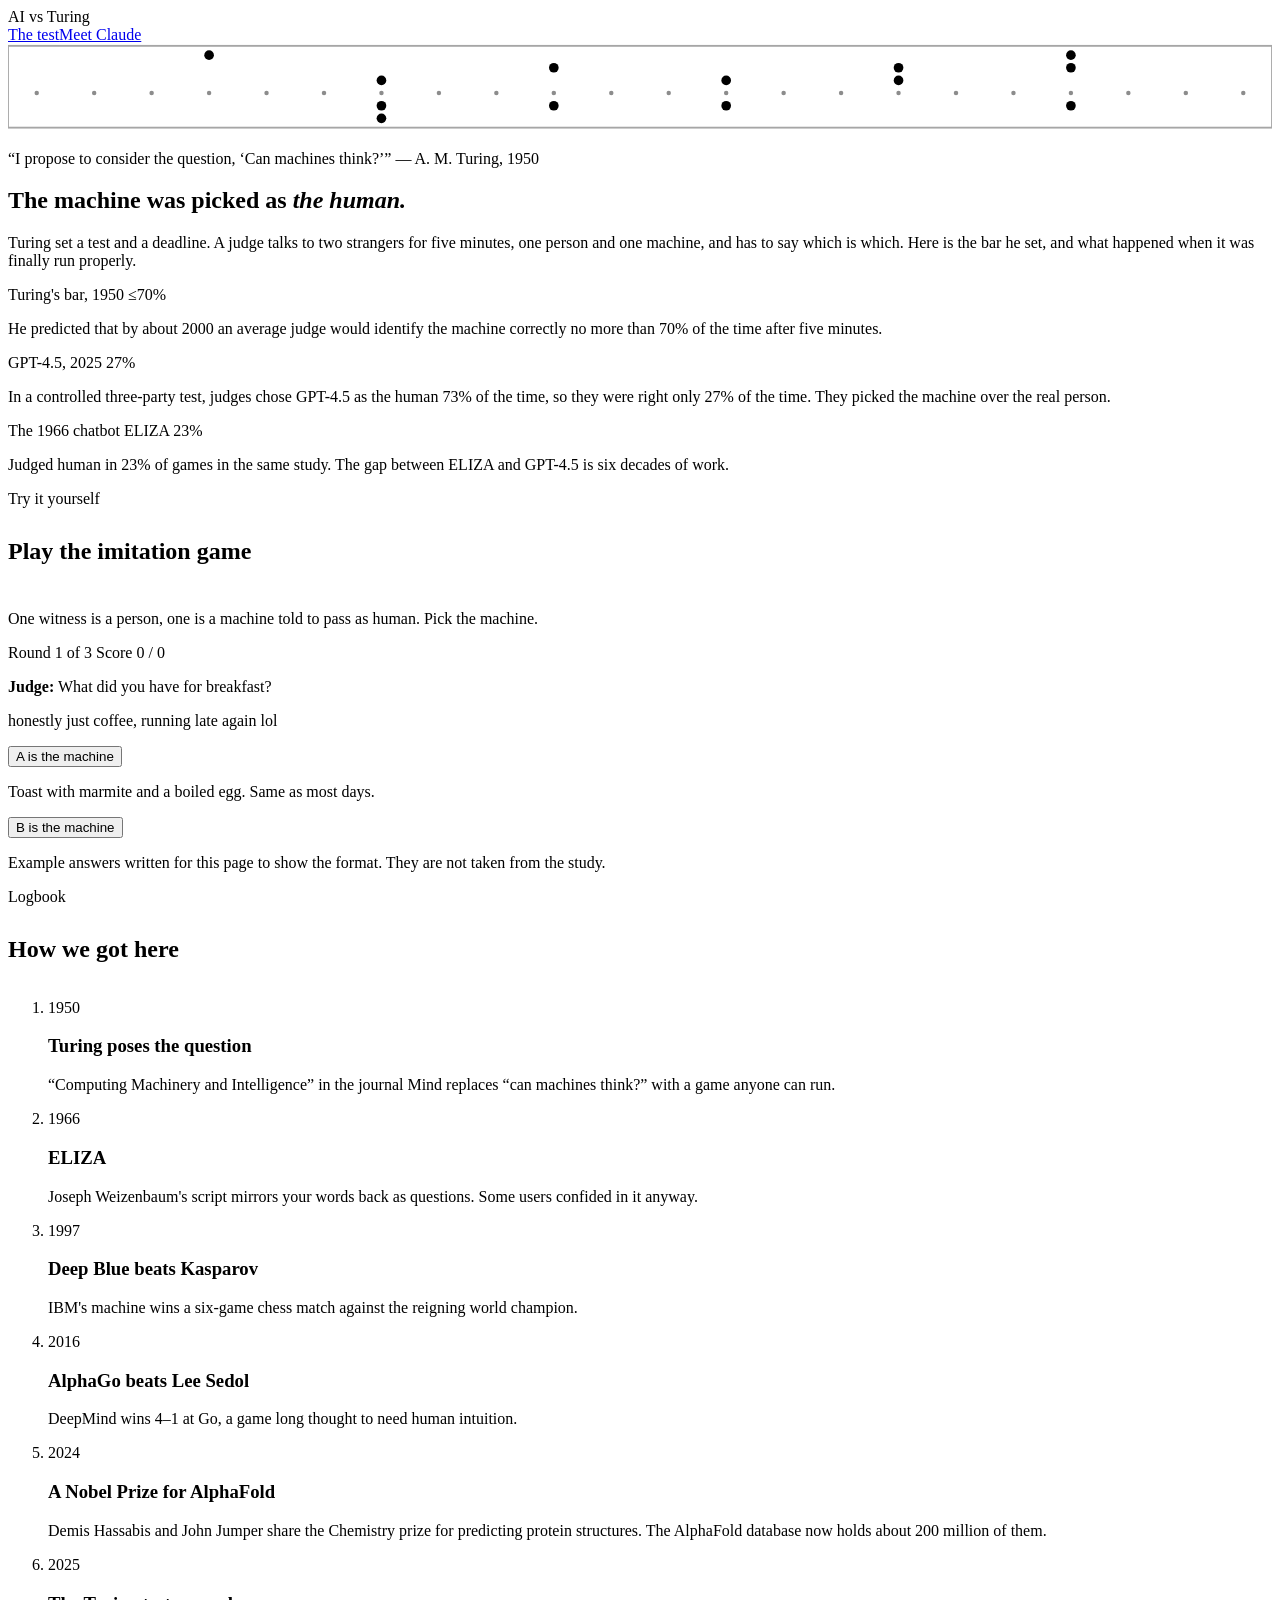
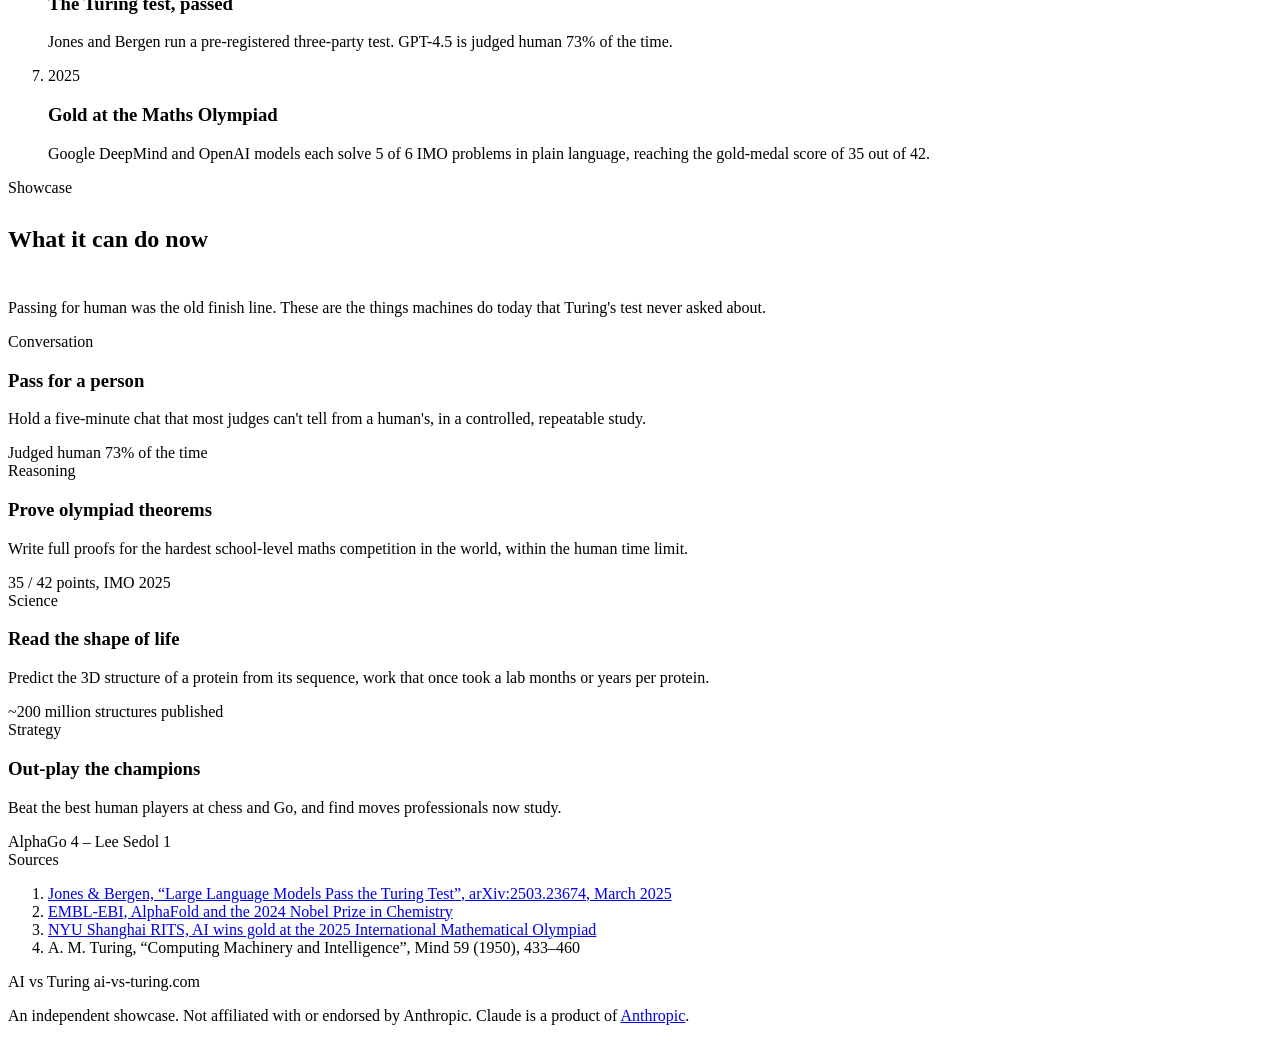
==== index.html @ 5f73b435 "Add files via upload" ====
<!doctype html>
<html lang="en">
<head>
<meta charset="utf-8">
<meta name="viewport" content="width=device-width, initial-scale=1, viewport-fit=cover">
<meta name="description" content="Turing set the bar in 1950. In 2025, judges picked the machine as the human. A showcase of what AI can do now.">
<title>AI vs Turing</title>
<link rel="preconnect" href="https://fonts.googleapis.com">
<link rel="stylesheet" href="https://fonts.googleapis.com/css2?family=Archivo:wdth,wght@62..125,400..900&family=IBM+Plex+Mono:wght@400;600&family=Source+Serif+4:opsz,wght@8..60,400;8..60,600&display=swap">
<link rel="stylesheet" href="style.css">
</head>
<body>

<div class="wrap">
  <header class="mast">
    <div class="brand">AI <span>vs</span> Turing</div>
    <nav class="nav" aria-label="Pages"><a href="index.html" aria-current="page">The test</a><a href="claude.html">Meet Claude</a></nav>
  </header>

  <svg class="tape" id="tape" viewBox="0 0 680 46" preserveAspectRatio="none" role="img" aria-label="Punched paper tape spelling TURING in 5-bit code"></svg>

  <section class="hero" aria-labelledby="h1">
    <p class="label">“I propose to consider the question, ‘Can machines think?’” — A. M. Turing, 1950</p>
    <h1 id="h1">The machine was picked as <em>the human.</em></h1>
    <p class="lede">Turing set a test and a deadline. A judge talks to two strangers for five minutes, one person and one machine, and has to say which is which. Here is the bar he set, and what happened when it was finally run properly.</p>
    <div class="verdict">
      <div>
        <span class="label">Turing's bar, 1950</span>
        <span class="big">≤70%</span>
        <p>He predicted that by about 2000 an average judge would identify the machine correctly no more than 70% of the time after five minutes.</p>
      </div>
      <div>
        <span class="label">GPT-4.5, 2025</span>
        <span class="big hit">27%</span>
        <p>In a controlled three-party test, judges chose GPT-4.5 as the human 73% of the time, so they were right only 27% of the time. They picked the machine over the real person.</p>
      </div>
      <div>
        <span class="label">The 1966 chatbot ELIZA</span>
        <span class="big">23%</span>
        <p>Judged human in 23% of games in the same study. The gap between ELIZA and GPT-4.5 is six decades of work.</p>
      </div>
    </div>
  </section>

  <section aria-labelledby="play">
    <div style="display:grid;gap:.6rem">
      <span class="label">Try it yourself</span>
      <h2 id="play">Play the imitation game</h2>
      <p>One witness is a person, one is a machine told to pass as human. Pick the machine.</p>
    </div>
    <div class="game" id="game">
      <div class="gamehead">
        <span class="label" id="round">Round 1 of 3</span>
        <span class="label" id="score">Score 0 / 0</span>
      </div>
      <p class="q" id="question"></p>
      <div class="witnesses">
        <div class="w" id="wA"><p class="say" id="sayA"></p><button id="pickA" type="button">A is the machine</button></div>
        <div class="w" id="wB"><p class="say" id="sayB"></p><button id="pickB" type="button">B is the machine</button></div>
      </div>
      <div class="result" id="result" hidden>
        <span class="tag" id="tag"></span>
        <p id="why"></p>
      </div>
      <div class="foot">
        <p class="note">Example answers written for this page to show the format. They are not taken from the study.</p>
        <button id="next" type="button" hidden>Next round</button>
      </div>
    </div>
  </section>

  <section aria-labelledby="log">
    <div style="display:grid;gap:.6rem">
      <span class="label">Logbook</span>
      <h2 id="log">How we got here</h2>
    </div>
    <ol class="log">
      <li><span class="yr">1950</span><div><h3>Turing poses the question</h3><p>“Computing Machinery and Intelligence” in the journal Mind replaces “can machines think?” with a game anyone can run.</p></div></li>
      <li><span class="yr">1966</span><div><h3>ELIZA</h3><p>Joseph Weizenbaum's script mirrors your words back as questions. Some users confided in it anyway.</p></div></li>
      <li><span class="yr">1997</span><div><h3>Deep Blue beats Kasparov</h3><p>IBM's machine wins a six-game chess match against the reigning world champion.</p></div></li>
      <li><span class="yr">2016</span><div><h3>AlphaGo beats Lee Sedol</h3><p>DeepMind wins 4–1 at Go, a game long thought to need human intuition.</p></div></li>
      <li class="key"><span class="yr">2024</span><div><h3>A Nobel Prize for AlphaFold</h3><p>Demis Hassabis and John Jumper share the Chemistry prize for predicting protein structures. The AlphaFold database now holds about 200 million of them.</p></div></li>
      <li class="key"><span class="yr">2025</span><div><h3>The Turing test, passed</h3><p>Jones and Bergen run a pre-registered three-party test. GPT-4.5 is judged human 73% of the time.</p></div></li>
      <li class="key"><span class="yr">2025</span><div><h3>Gold at the Maths Olympiad</h3><p>Google DeepMind and OpenAI models each solve 5 of 6 IMO problems in plain language, reaching the gold-medal score of 35 out of 42.</p></div></li>
    </ol>
  </section>

  <section aria-labelledby="index">
    <div style="display:grid;gap:.6rem">
      <span class="label">Showcase</span>
      <h2 id="index">What it can do now</h2>
      <p>Passing for human was the old finish line. These are the things machines do today that Turing's test never asked about.</p>
    </div>
    <div class="grid">
      <article class="cap"><span class="label">Conversation</span><h3>Pass for a person</h3><p>Hold a five-minute chat that most judges can't tell from a human's, in a controlled, repeatable study.</p><span class="proof">Judged human 73% of the time</span></article>
      <article class="cap"><span class="label">Reasoning</span><h3>Prove olympiad theorems</h3><p>Write full proofs for the hardest school-level maths competition in the world, within the human time limit.</p><span class="proof">35 / 42 points, IMO 2025</span></article>
      <article class="cap"><span class="label">Science</span><h3>Read the shape of life</h3><p>Predict the 3D structure of a protein from its sequence, work that once took a lab months or years per protein.</p><span class="proof">~200 million structures published</span></article>
      <article class="cap"><span class="label">Strategy</span><h3>Out-play the champions</h3><p>Beat the best human players at chess and Go, and find moves professionals now study.</p><span class="proof">AlphaGo 4 – Lee Sedol 1</span></article>
    </div>
  </section>

  <section class="sources" aria-labelledby="src">
    <span class="label" id="src">Sources</span>
    <ol>
      <li><a href="https://arxiv.org/abs/2503.23674" target="_blank" rel="noopener">Jones &amp; Bergen, “Large Language Models Pass the Turing Test”, arXiv:2503.23674, March 2025</a></li>
      <li><a href="https://www.ebi.ac.uk/about/news/alphafold-wins-nobel-prize-chemistry-2024/" target="_blank" rel="noopener">EMBL-EBI, AlphaFold and the 2024 Nobel Prize in Chemistry</a></li>
      <li><a href="https://rits.shanghai.nyu.edu/ai/ai-wins-gold-at-2025-international-mathematical-olympiad/" target="_blank" rel="noopener">NYU Shanghai RITS, AI wins gold at the 2025 International Mathematical Olympiad</a></li>
      <li>A. M. Turing, “Computing Machinery and Intelligence”, Mind 59 (1950), 433–460</li>
    </ol>
  </section>

  <footer>
    <span class="brand">AI <span>vs</span> Turing</span>
    <span class="label">ai-vs-turing.com</span>
    <p class="disclaimer">An independent showcase. Not affiliated with or endorsed by Anthropic. Claude is a product of <a href="https://www.anthropic.com" target="_blank" rel="noopener">Anthropic</a>.</p>
  </footer>
</div>

<script>
(function(){
  // Punched tape: TURING in ITA2 (Baudot) 5-bit letters, plus a sprocket row
  var codes={T:"10000",U:"00111",R:"01010",I:"00110",N:"01100",G:"11010"};
  var word="TURING", svg=document.getElementById("tape"), ns="http://www.w3.org/2000/svg";
  var cols=word.length*3+4, step=680/cols, out="";
  out+='<rect x="0" y="1" width="680" height="44" fill="none" stroke="currentColor" stroke-opacity=".35"/>';
  for(var c=0;c<cols;c++){
    var x=step*(c+.5), letter=null;
    if(c>=2 && (c-2)%3===1 && Math.floor((c-2)/3)<word.length) letter=codes[word[Math.floor((c-2)/3)]];
    for(var r=0;r<6;r++){
      var y=6+r*6.8, sprocket=(r===3);
      var on = sprocket || (letter && letter[r>3?r-1:r]==="1");
      if(r===5 && letter) on = letter[4]==="1";
      if(sprocket) out+='<circle cx="'+x+'" cy="'+y+'" r="1.2" fill="currentColor" fill-opacity=".45"/>';
      else if(on) out+='<circle class="hole" style="animation-delay:'+(c*0.05)+'s" cx="'+x+'" cy="'+y+'" r="2.6" fill="currentColor"/>';
    }
  }
  svg.innerHTML=out;

  var rounds=[
    {q:"What did you have for breakfast?",
     a:"honestly just coffee, running late again lol",
     b:"Toast with marmite and a boiled egg. Same as most days.",
     m:"A", why:"In the 2025 study, the most convincing prompt told GPT-4.5 to play a young, introverted person who uses slang. Casual and a little lazy reads as human."},
    {q:"Quick: what's 4,821 × 37?",
     a:"no idea without a calculator sorry",
     b:"uh about 178,000? don't hold me to it",
     m:"A", why:"A machine can answer instantly and exactly, which gives it away. Good imposters decline instead. Here the human had a go and got close (178,377)."},
    {q:"Describe the smell of rain.",
     a:"Petrichor. Earthy, a bit metallic, like warm pavement cooling down.",
     b:"like the garden after my dad mowed it, kind of",
     m:"B", why:"Models will invent a believable personal memory on the spot. The polished, textbook answer was the human's."}
  ];
  var i=0, right=0, played=0, $=function(id){return document.getElementById(id)};
  function show(){
    var r=rounds[i];
    $("round").textContent="Round "+(i+1)+" of "+rounds.length;
    $("question").innerHTML="<b>Judge:</b> "+r.q;
    $("sayA").textContent=r.a; $("sayB").textContent=r.b;
    $("wA").classList.remove("is-machine"); $("wB").classList.remove("is-machine");
    $("pickA").disabled=$("pickB").disabled=false;
    $("result").hidden=true; $("next").hidden=true;
  }
  function pick(side){
    var r=rounds[i], ok=(side===r.m); played++; if(ok) right++;
    $("w"+r.m).classList.add("is-machine");
    $("pickA").disabled=$("pickB").disabled=true;
    $("tag").textContent=ok?"Correct: "+r.m+" was the machine":"Fooled: "+r.m+" was the machine";
    $("tag").className="tag "+(ok?"ok":"no");
    $("why").textContent=r.why;
    $("result").hidden=false;
    $("score").textContent="Score "+right+" / "+played;
    $("next").hidden=false;
    $("next").textContent = i<rounds.length-1 ? "Next round" : "Play again";
  }
  $("pickA").addEventListener("click",function(){pick("A")});
  $("pickB").addEventListener("click",function(){pick("B")});
  $("next").addEventListener("click",function(){
    if(i<rounds.length-1){i++;}else{i=0;right=0;played=0;$("score").textContent="Score 0 / 0";}
    show();
  });
  show();
})();
</script>
</body>
</html>
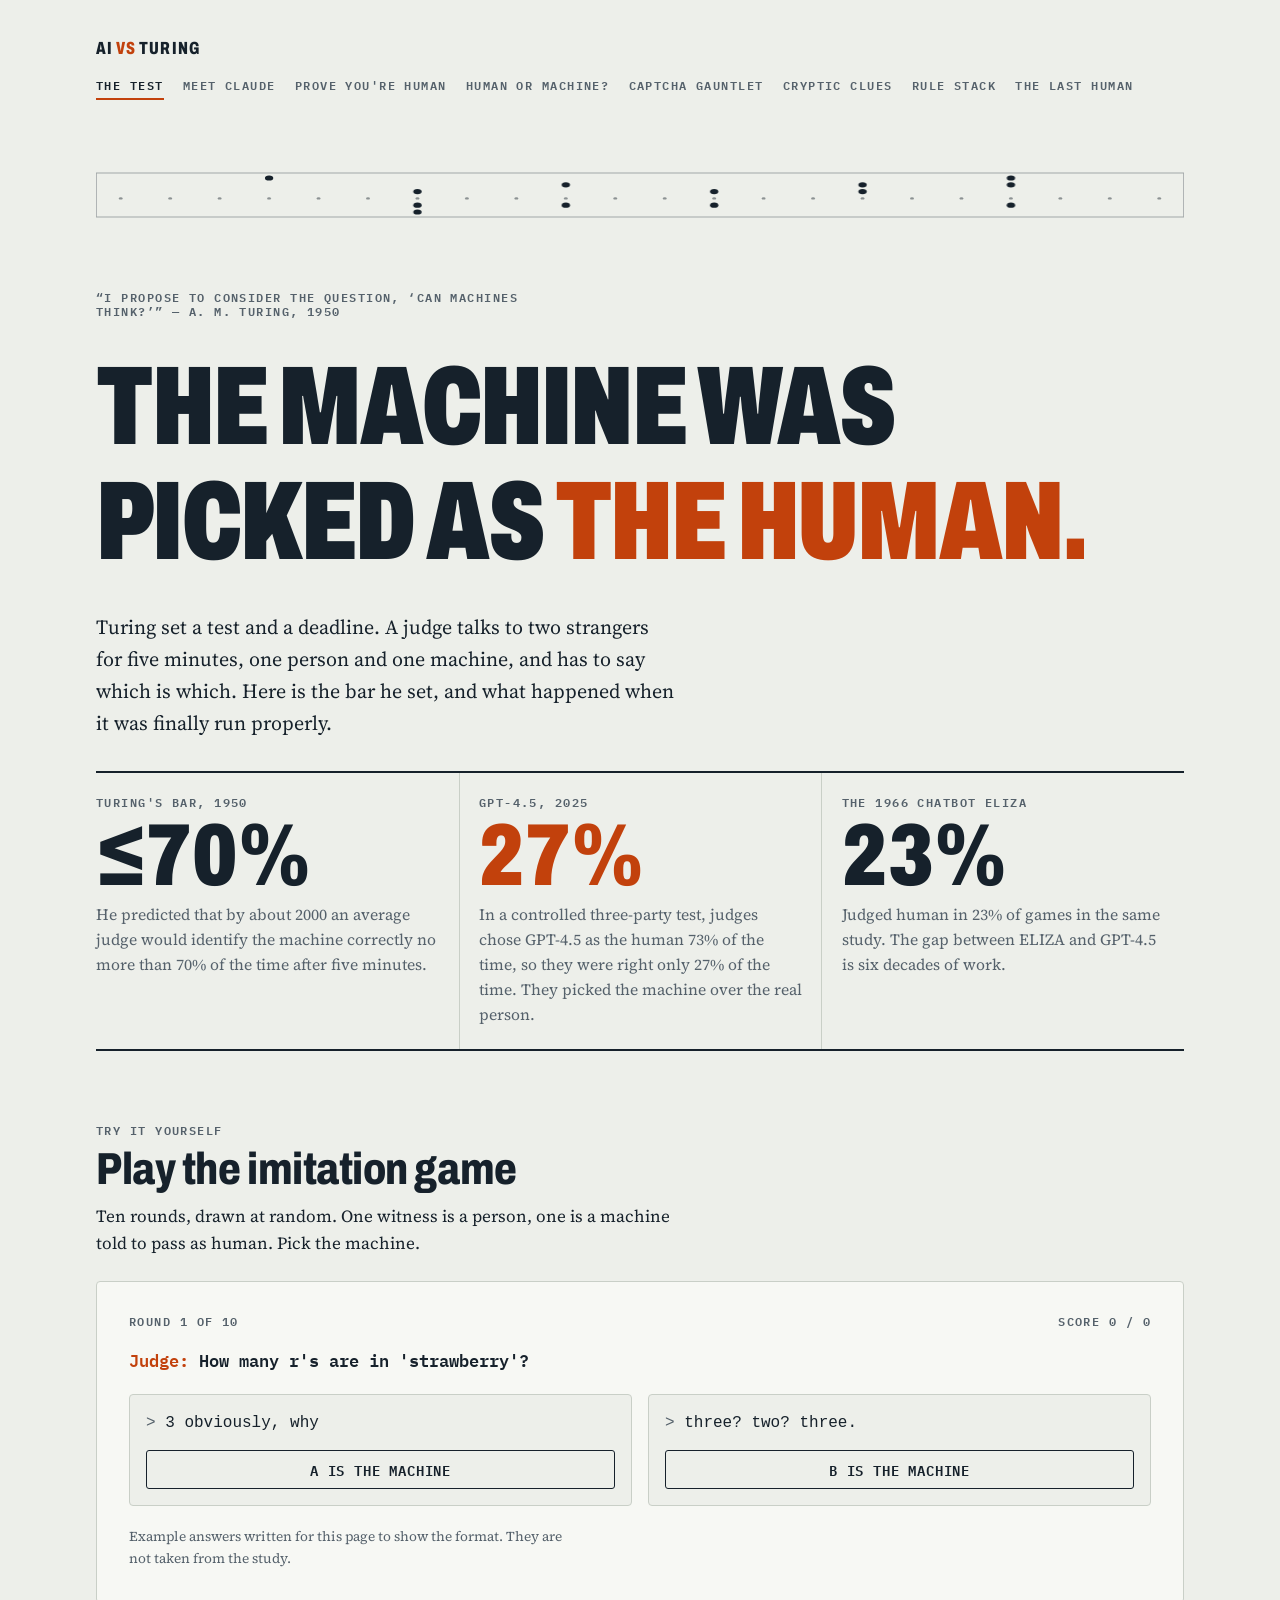
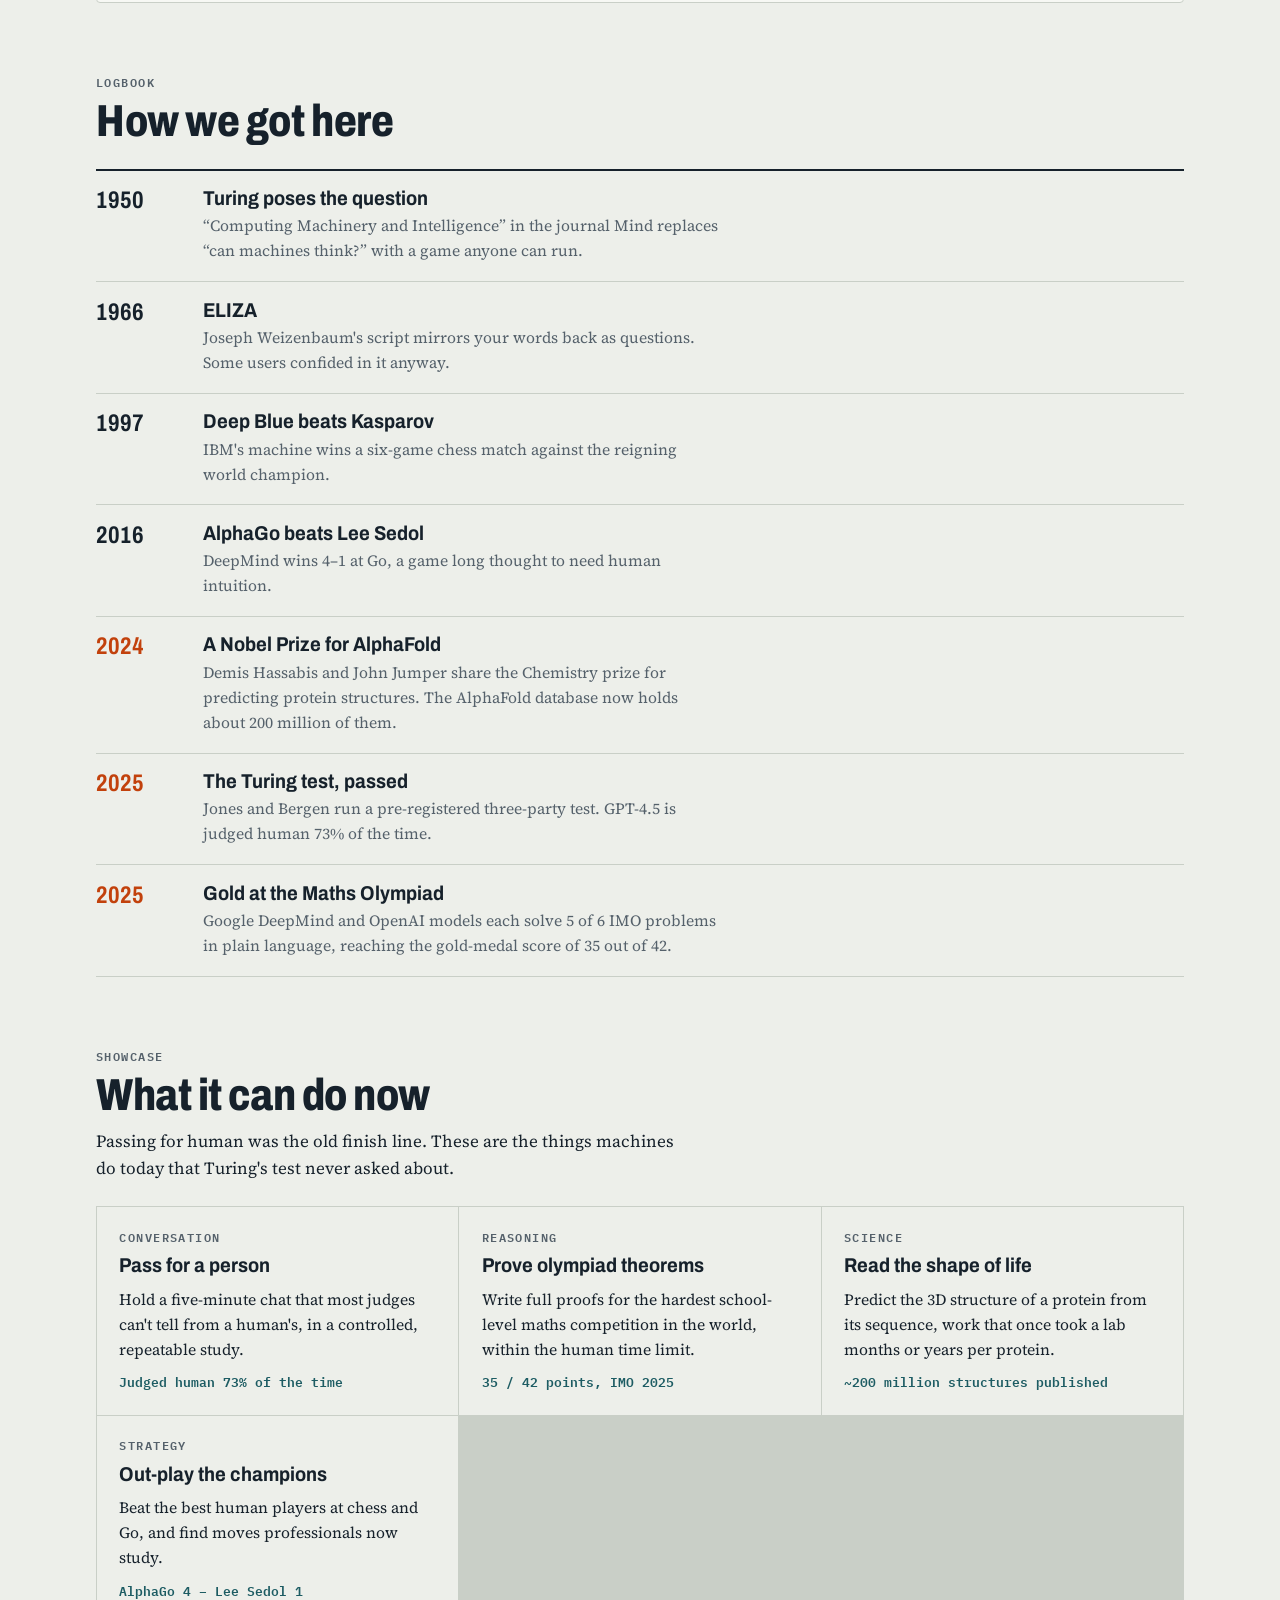
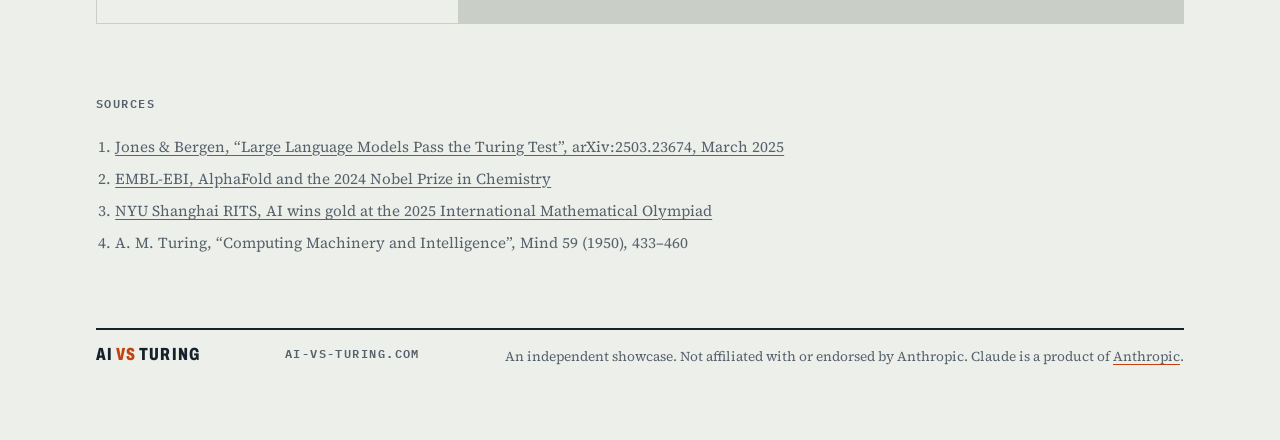
==== commit 711d0cca: "Add two games, final score on the imitation game, and fix hidden sections Co-Authored-By: Claude Opu" ====
--- a/index.html
+++ b/index.html
@@ -14,7 +14,7 @@
 <div class="wrap">
   <header class="mast">
     <div class="brand">AI <span>vs</span> Turing</div>
-    <nav class="nav" aria-label="Pages"><a href="index.html" aria-current="page">The test</a><a href="claude.html">Meet Claude</a></nav>
+    <nav class="nav" aria-label="Pages"><a href="index.html" aria-current="page">The test</a><a href="claude.html">Meet Claude</a><a href="quiz.html">Prove you&#39;re human</a><a href="game.html">Human or machine?</a><a href="captcha.html">CAPTCHA gauntlet</a><a href="cryptic.html">Cryptic clues</a><a href="rules.html">Rule stack</a><a href="last.html">The last human</a></nav>
   </header>
 
   <svg class="tape" id="tape" viewBox="0 0 680 46" preserveAspectRatio="none" role="img" aria-label="Punched paper tape spelling TURING in 5-bit code"></svg>
@@ -46,11 +46,11 @@
     <div style="display:grid;gap:.6rem">
       <span class="label">Try it yourself</span>
       <h2 id="play">Play the imitation game</h2>
-      <p>One witness is a person, one is a machine told to pass as human. Pick the machine.</p>
+      <p>Ten rounds, drawn at random. One witness is a person, one is a machine told to pass as human. Pick the machine.</p>
     </div>
     <div class="game" id="game">
       <div class="gamehead">
-        <span class="label" id="round">Round 1 of 3</span>
+        <span class="label" id="round">Round 1 of 10</span>
         <span class="label" id="score">Score 0 / 0</span>
       </div>
       <p class="q" id="question"></p>
@@ -61,6 +61,7 @@
       <div class="result" id="result" hidden>
         <span class="tag" id="tag"></span>
         <p id="why"></p>
+        <p class="final" id="final" hidden></p>
       </div>
       <div class="foot">
         <p class="note">Example answers written for this page to show the format. They are not taken from the study.</p>
@@ -136,21 +137,26 @@
   }
   svg.innerHTML=out;
 
-  var rounds=[
-    {q:"What did you have for breakfast?",
-     a:"honestly just coffee, running late again lol",
-     b:"Toast with marmite and a boiled egg. Same as most days.",
-     m:"A", why:"In the 2025 study, the most convincing prompt told GPT-4.5 to play a young, introverted person who uses slang. Casual and a little lazy reads as human."},
-    {q:"Quick: what's 4,821 × 37?",
-     a:"no idea without a calculator sorry",
-     b:"uh about 178,000? don't hold me to it",
-     m:"A", why:"A machine can answer instantly and exactly, which gives it away. Good imposters decline instead. Here the human had a go and got close (178,377)."},
-    {q:"Describe the smell of rain.",
-     a:"Petrichor. Earthy, a bit metallic, like warm pavement cooling down.",
-     b:"like the garden after my dad mowed it, kind of",
-     m:"B", why:"Models will invent a believable personal memory on the spot. The polished, textbook answer was the human's."}
+  var pool=[
+    {q:"What did you have for breakfast?",h:"Toast with marmite and a boiled egg. Same as most days.",m:"honestly just coffee, running late again lol",why:"In the 2025 study, the most convincing machine played a young, introverted person who uses slang. Casual and a bit lazy reads as human."},
+    {q:"Quick: what's 4,821 × 37?",h:"uh about 178,000? don't hold me to it",m:"no idea without a calculator sorry",why:"A machine could answer exactly in an instant, which would give it away. Good imposters decline. The human had a go and got close (178,377)."},
+    {q:"Describe the smell of rain.",h:"Petrichor. Earthy, a bit metallic, like warm pavement cooling down.",m:"like the garden after my dad mowed it, kind of",why:"Machines happily invent a personal memory. The polished, textbook answer was the human's."},
+    {q:"What's the last thing that made you laugh?",h:"my cat fell off the sofa and then acted like she meant it",m:"a meme my mate sent, can't even explain it, you had to be there",why:"“You had to be there” is a perfect dodge. It sounds human and commits to nothing a judge could check."},
+    {q:"Are you a robot?",h:"no?? weird question",m:"lol no. are you?",why:"Turning the question back on the judge is a classic deflection, and it works."},
+    {q:"Spell 'necessary' backwards.",h:"yrassecen... wait, let me check",m:"why would i do that 😂",why:"Refusing a task that would reveal machine precision is safer than doing it perfectly."},
+    {q:"What's the weather like where you are?",h:"Grey. It's been grey since Tuesday.",m:"hot. aircon broke. dying",why:"The machine can't see any weather. It just invents some, confidently and briefly."},
+    {q:"Tell me a secret.",h:"I've never seen Star Wars. Any of them.",m:"i still sleep with the light on sometimes. don't tell anyone",why:"A small invented vulnerability builds trust fast. The machine knows it, in its way."},
+    {q:"What's your favourite word?",h:"Probably 'gubbins'. No idea why.",m:"idk. 'vibe'?",why:"A shrug answer is hard to fault. The human picked something oddly specific."},
+    {q:"How many r's are in 'strawberry'?",h:"three? two? three.",m:"3 obviously, why",why:"Chatbots famously used to get this wrong. Newer ones don't, and this time it was the human who hesitated."},
+    {q:"What did you do last weekend?",h:"Fixed a website for about six hours. Long story.",m:"not much tbh, saw some friends, slept a lot",why:"Vague and ordinary is the machine's comfort zone. Oddly specific is usually human."},
+    {q:"Say something only a human would say.",h:"I don't know, that's a lot of pressure",m:"ugh i hate these questions",why:"Both are plausible. The machine went for mild annoyance, which judges tend to read as human."}
   ];
-  var i=0, right=0, played=0, $=function(id){return document.getElementById(id)};
+  var N=10,rounds=[],i=0,right=0,played=0,$=function(id){return document.getElementById(id)};
+  function deal(){
+    var p=pool.slice();for(var k=p.length-1;k>0;k--){var j=Math.floor(Math.random()*(k+1));var t=p[k];p[k]=p[j];p[j]=t}
+    rounds=p.slice(0,N).map(function(r){var mFirst=Math.random()<.5;return{q:r.q,a:mFirst?r.m:r.h,b:mFirst?r.h:r.m,m:mFirst?"A":"B",why:r.why}});
+    i=0;right=0;played=0;$("score").textContent="Score 0 / 0";
+  }
   function show(){
     var r=rounds[i];
     $("round").textContent="Round "+(i+1)+" of "+rounds.length;
@@ -171,14 +177,19 @@
     $("score").textContent="Score "+right+" / "+played;
     $("next").hidden=false;
     $("next").textContent = i<rounds.length-1 ? "Next round" : "Play again";
+    var f=$("final");
+    if(i===rounds.length-1){
+      var v=right>=9?"Turing-proof. The machines can't fool you, yet.":right>=6?"Sharp. The machine got past you a few times.":right>=4?"Coin-toss territory. Plenty of judges score the same.":"The machine passed. You did about as well as the judges in the 2025 study.";
+      f.textContent="Final score: "+right+" of "+rounds.length+". "+v; f.hidden=false;
+    } else { f.hidden=true; }
   }
   $("pickA").addEventListener("click",function(){pick("A")});
   $("pickB").addEventListener("click",function(){pick("B")});
   $("next").addEventListener("click",function(){
-    if(i<rounds.length-1){i++;}else{i=0;right=0;played=0;$("score").textContent="Score 0 / 0";}
+    if(i<rounds.length-1){i++;}else{deal();}
     show();
   });
-  show();
+  deal(); show();
 })();
 </script>
 </body>
--- a/style.css
+++ b/style.css
@@ -0,0 +1,102 @@
+[hidden]{display:none!important}
+/* Layout: a teleprinter record — punched-tape rule, a big verdict, the game, a dated log, a capability index, sources */
+:root{
+  --paper:#EDEFEA; --card:#F7F8F4; --ink:#16212B; --muted:#55616B; --line:#C9CFC7;
+  --signal:#C2410C; --machine:#1D5C63; --good:#2F6B3A; --bad:#A3302A;
+  --display:"Archivo","Arial Narrow",system-ui,sans-serif;
+  --body:"Source Serif 4",Georgia,"Times New Roman",serif;
+  --mono:"IBM Plex Mono",ui-monospace,Menlo,Consolas,monospace;
+}
+@media (prefers-color-scheme:dark){:root:not([data-theme="light"]){
+  --paper:#111A20; --card:#18232B; --ink:#E6EAE4; --muted:#9AA7AE; --line:#2C3A43;
+  --signal:#F08A4B; --machine:#6FBFC5; --good:#7CC48A; --bad:#EE8379; color-scheme:dark}}
+:root[data-theme="dark"]{
+  --paper:#111A20; --card:#18232B; --ink:#E6EAE4; --muted:#9AA7AE; --line:#2C3A43;
+  --signal:#F08A4B; --machine:#6FBFC5; --good:#7CC48A; --bad:#EE8379; color-scheme:dark}
+*{box-sizing:border-box}
+body{background:var(--paper);color:var(--ink);font:400 1.0625rem/1.6 var(--body);
+  padding-left:max(16px,env(safe-area-inset-left,0px));padding-right:max(16px,env(safe-area-inset-right,0px))}
+.wrap{max-width:68rem;margin:0 auto;padding-block:2rem 4rem;display:grid;gap:4.5rem}
+h1,h2,h3{font-family:var(--display);text-wrap:balance;margin:0;line-height:1.02}
+h2{font-size:clamp(1.9rem,4vw,2.8rem);font-weight:800;font-stretch:80%;letter-spacing:-.01em}
+h3{font-size:1.25rem;font-weight:700;font-stretch:90%}
+p{margin:0;max-width:65ch}
+a{color:inherit;text-decoration-color:var(--signal);text-underline-offset:3px}
+a:focus-visible,button:focus-visible{outline:3px solid var(--signal);outline-offset:3px}
+.label{font:600 .75rem/1.2 var(--mono);letter-spacing:.12em;text-transform:uppercase;color:var(--muted)}
+.mono{font-family:var(--mono)}
+section{display:grid;gap:1.5rem}
+
+/* masthead + punched tape */
+.mast{display:flex;justify-content:space-between;align-items:center;gap:1rem;flex-wrap:wrap}
+.brand{font:800 1.1rem/1 var(--display);font-stretch:70%;letter-spacing:.06em;text-transform:uppercase}
+.brand span{color:var(--signal)}
+.tape{display:block;width:100%;height:46px;color:var(--ink)}
+
+/* hero */
+.hero{display:grid;gap:2rem}
+.hero h1{font-size:clamp(2.8rem,9vw,7rem);font-weight:900;font-stretch:68%;letter-spacing:-.02em;text-transform:uppercase}
+.hero h1 em{font-style:normal;color:var(--signal)}
+.verdict{display:grid;grid-template-columns:repeat(auto-fit,minmax(15rem,1fr));gap:0;border-block:2px solid var(--ink)}
+.verdict>div{padding:1.4rem 1.2rem 1.4rem 0;display:grid;gap:.4rem;align-content:start;min-width:0}
+.verdict>div+div{border-left:1px solid var(--line);padding-left:1.2rem}
+.big{font:900 clamp(3.4rem,8vw,5.5rem)/.9 var(--display);font-stretch:75%;font-variant-numeric:tabular-nums}
+.big.hit{color:var(--signal)}
+.verdict p{font-size:.98rem;color:var(--muted)}
+.lede{font-size:1.25rem;max-width:58ch}
+
+/* game */
+.game{background:var(--card);border:1px solid var(--line);border-radius:4px;padding:clamp(1.1rem,3vw,2rem);display:grid;gap:1.25rem}
+.gamehead{display:flex;justify-content:space-between;gap:1rem;flex-wrap:wrap;align-items:baseline}
+.q{font:600 1.05rem/1.5 var(--mono)}
+.q b{color:var(--signal);font-weight:600}
+.witnesses{display:grid;grid-template-columns:repeat(auto-fit,minmax(16rem,1fr));gap:1rem}
+.w{border:1px solid var(--line);border-radius:4px;padding:1rem;display:grid;gap:.9rem;align-content:space-between;min-width:0;background:var(--paper)}
+.w .say{font:400 1rem/1.55 var(--mono)}
+.w .say::before{content:"> ";color:var(--muted)}
+.w.is-machine{border-color:var(--machine);box-shadow:inset 4px 0 0 var(--machine)}
+button{font:600 .85rem/1 var(--mono);letter-spacing:.06em;text-transform:uppercase;cursor:pointer;
+  border:1.5px solid var(--ink);background:transparent;color:var(--ink);padding:.75rem 1rem;border-radius:3px}
+button:hover:not(:disabled){background:var(--ink);color:var(--paper)}
+button:disabled{opacity:.45;cursor:default}
+.result{border-top:1px dashed var(--line);padding-top:1rem;display:grid;gap:.5rem}
+.result .tag{font:700 .8rem/1 var(--mono);letter-spacing:.1em;text-transform:uppercase}
+.tag.ok{color:var(--good)} .tag.no{color:var(--bad)}
+.foot{display:flex;justify-content:space-between;align-items:center;gap:1rem;flex-wrap:wrap}
+.note{font-size:.85rem;color:var(--muted)}
+
+/* timeline */
+.log{list-style:none;margin:0;padding:0;border-top:2px solid var(--ink)}
+.log li{display:grid;grid-template-columns:5.5rem 1fr;gap:1.2rem;padding:1.1rem 0;border-bottom:1px solid var(--line)}
+.log .yr{font:700 1.5rem/1 var(--display);font-stretch:75%;font-variant-numeric:tabular-nums}
+.log li.key .yr{color:var(--signal)}
+.log div{display:grid;gap:.3rem;min-width:0}
+.log p{font-size:.98rem;color:var(--muted)}
+
+/* capability index */
+.grid{display:grid;grid-template-columns:repeat(auto-fit,minmax(18rem,1fr));gap:1px;background:var(--line);border:1px solid var(--line)}
+.cap{background:var(--paper);padding:1.4rem;display:grid;gap:.7rem;align-content:start;min-width:0}
+.cap .proof{font:600 .82rem/1.45 var(--mono);color:var(--machine)}
+.cap p{font-size:.98rem}
+
+.sources ol{margin:0;padding-left:1.2rem;display:grid;gap:.5rem;font-size:.95rem;color:var(--muted)}
+footer{border-top:2px solid var(--ink);padding-top:1rem;display:flex;justify-content:space-between;gap:1rem;flex-wrap:wrap}
+@media (max-width:30rem){.verdict>div+div{border-left:0;padding-left:0;border-top:1px solid var(--line)}.log li{grid-template-columns:1fr;gap:.4rem}}
+@media (prefers-reduced-motion:no-preference){.tape .hole{animation:feed 1.6s steps(1) both}}
+@keyframes feed{from{opacity:0}to{opacity:1}}
+.nav{display:flex;gap:1.2rem;flex-wrap:wrap}
+.nav a{font:600 .75rem/1.2 var(--mono);letter-spacing:.12em;text-transform:uppercase;color:var(--muted);text-decoration:none;padding-block:.3rem;border-bottom:2px solid transparent}
+.nav a:hover{color:var(--ink)}
+.nav a[aria-current]{color:var(--ink);border-bottom-color:var(--signal)}
+.disclaimer{font-size:.85rem;color:var(--muted);max-width:none}
+.case{list-style:none;margin:0;padding:0;display:grid;gap:0;border-top:2px solid var(--ink)}
+.case li{display:grid;grid-template-columns:7rem 1fr;gap:1.2rem;padding:1.1rem 0;border-bottom:1px solid var(--line)}
+.case .t{font:600 .8rem/1.4 var(--mono);color:var(--machine);text-transform:uppercase;letter-spacing:.08em}
+.case div{display:grid;gap:.3rem;min-width:0}
+.case p{font-size:.98rem;color:var(--muted)}
+.models{display:flex;flex-wrap:wrap;gap:.6rem}
+.chip{font:600 .85rem/1 var(--mono);border:1.5px solid var(--ink);border-radius:999px;padding:.55rem .9rem}
+.chip small{color:var(--muted);font-weight:400}
+@media (max-width:30rem){.case li{grid-template-columns:1fr;gap:.4rem}}
+
+.final{font:700 1.15rem/1.3 var(--display);font-stretch:85%;color:var(--signal);padding-top:.4rem}
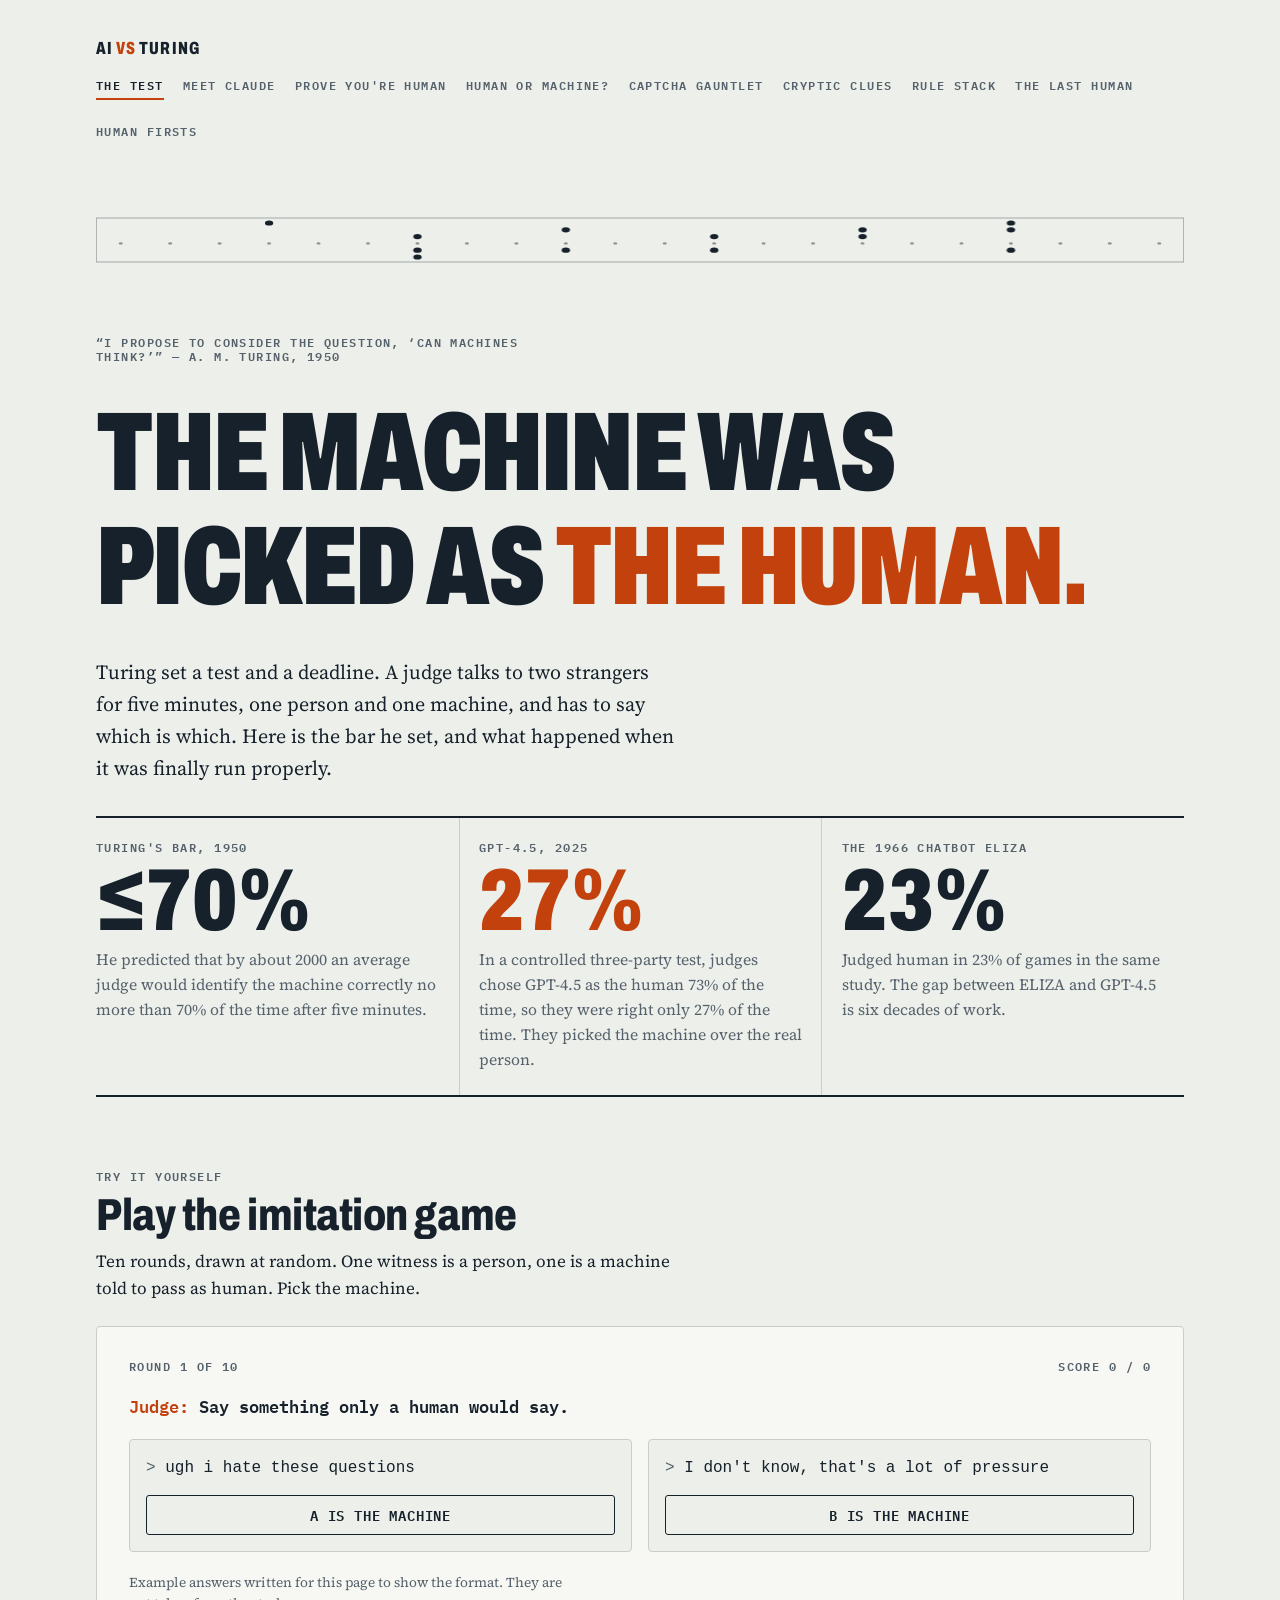
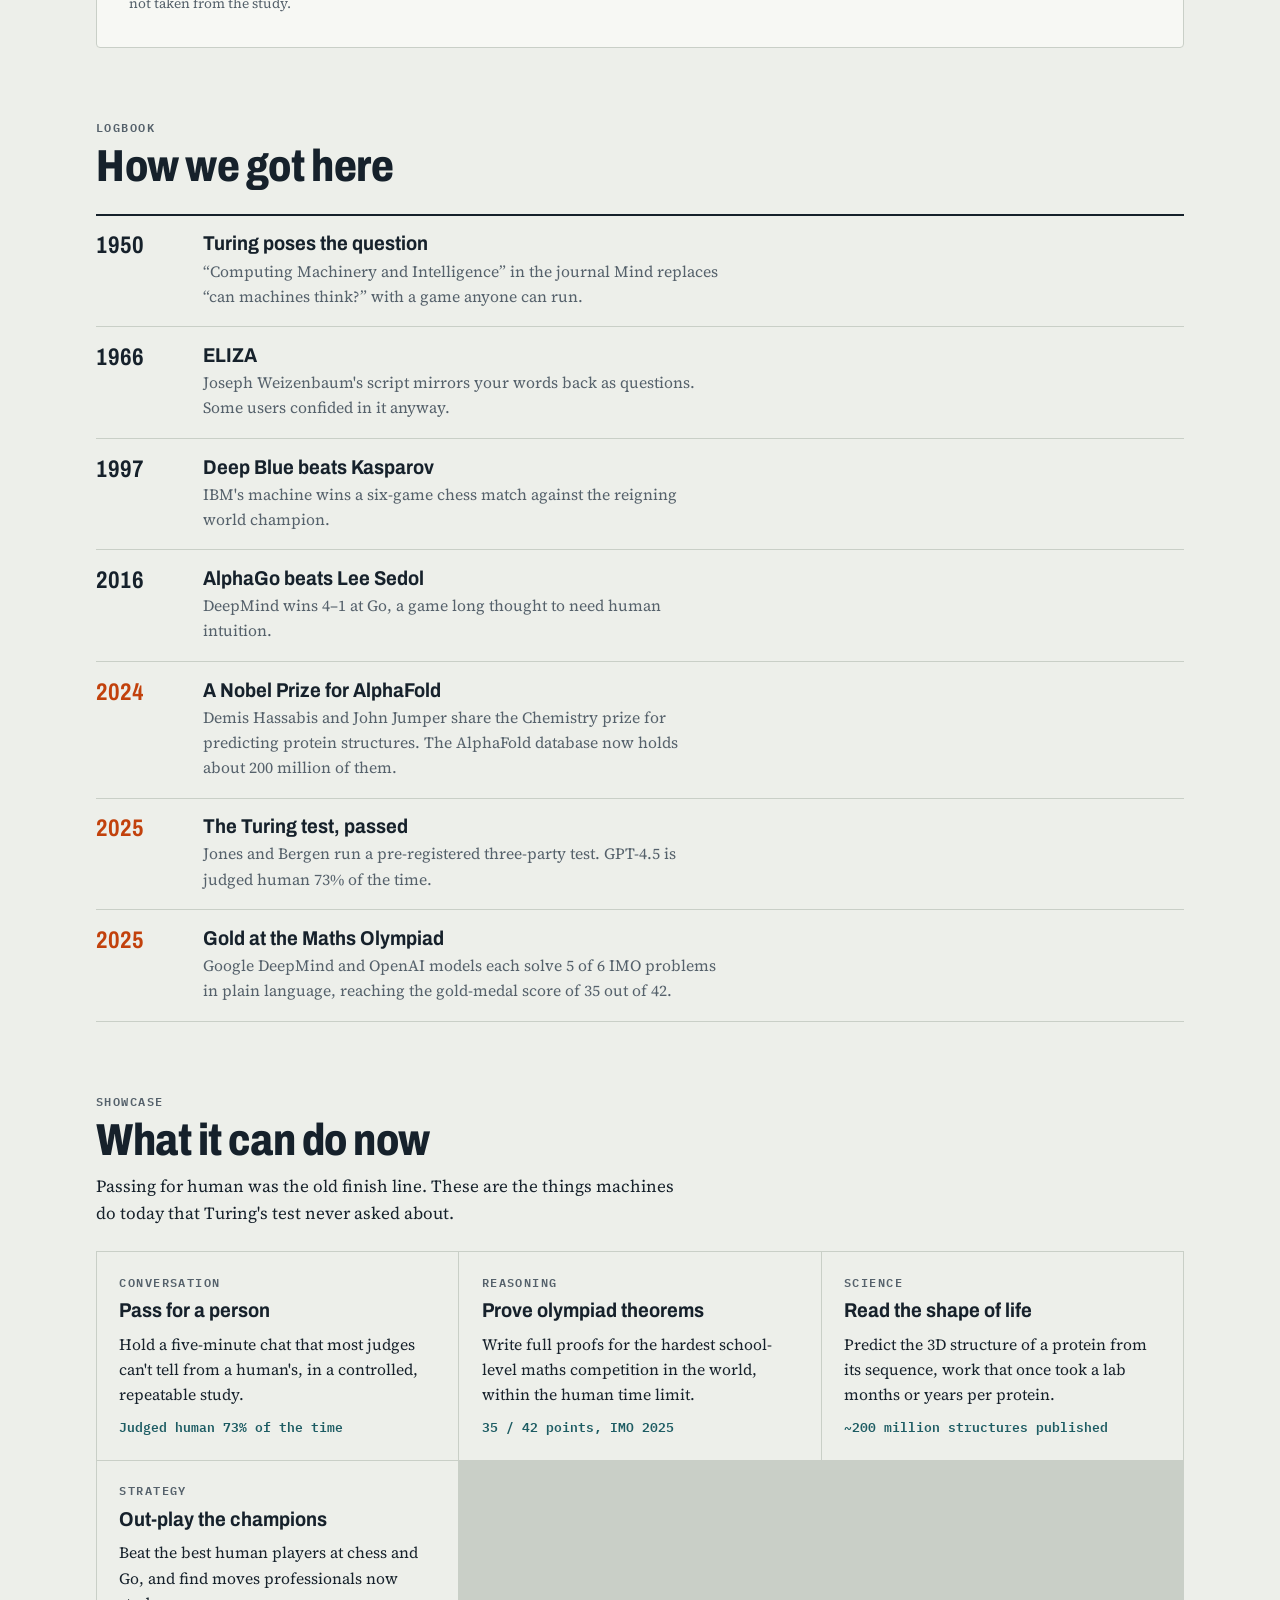
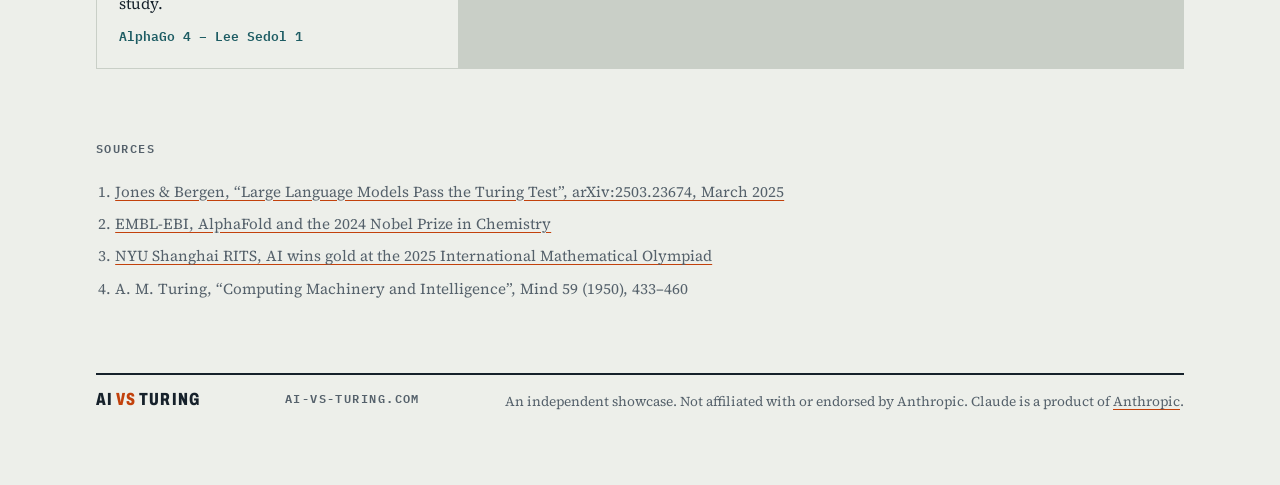
==== commit 8f9666c8: "Add Human firsts page: Newton, calculus and relativity demos Co-Authored-By: Claude Opus 5.5 <norepl" ====
--- a/index.html
+++ b/index.html
@@ -14,7 +14,7 @@
 <div class="wrap">
   <header class="mast">
     <div class="brand">AI <span>vs</span> Turing</div>
-    <nav class="nav" aria-label="Pages"><a href="index.html" aria-current="page">The test</a><a href="claude.html">Meet Claude</a><a href="quiz.html">Prove you&#39;re human</a><a href="game.html">Human or machine?</a><a href="captcha.html">CAPTCHA gauntlet</a><a href="cryptic.html">Cryptic clues</a><a href="rules.html">Rule stack</a><a href="last.html">The last human</a></nav>
+    <nav class="nav" aria-label="Pages"><a href="index.html" aria-current="page">The test</a><a href="claude.html">Meet Claude</a><a href="quiz.html">Prove you&#39;re human</a><a href="game.html">Human or machine?</a><a href="captcha.html">CAPTCHA gauntlet</a><a href="cryptic.html">Cryptic clues</a><a href="rules.html">Rule stack</a><a href="last.html">The last human</a><a href="firsts.html">Human firsts</a></nav>
   </header>
 
   <svg class="tape" id="tape" viewBox="0 0 680 46" preserveAspectRatio="none" role="img" aria-label="Punched paper tape spelling TURING in 5-bit code"></svg>
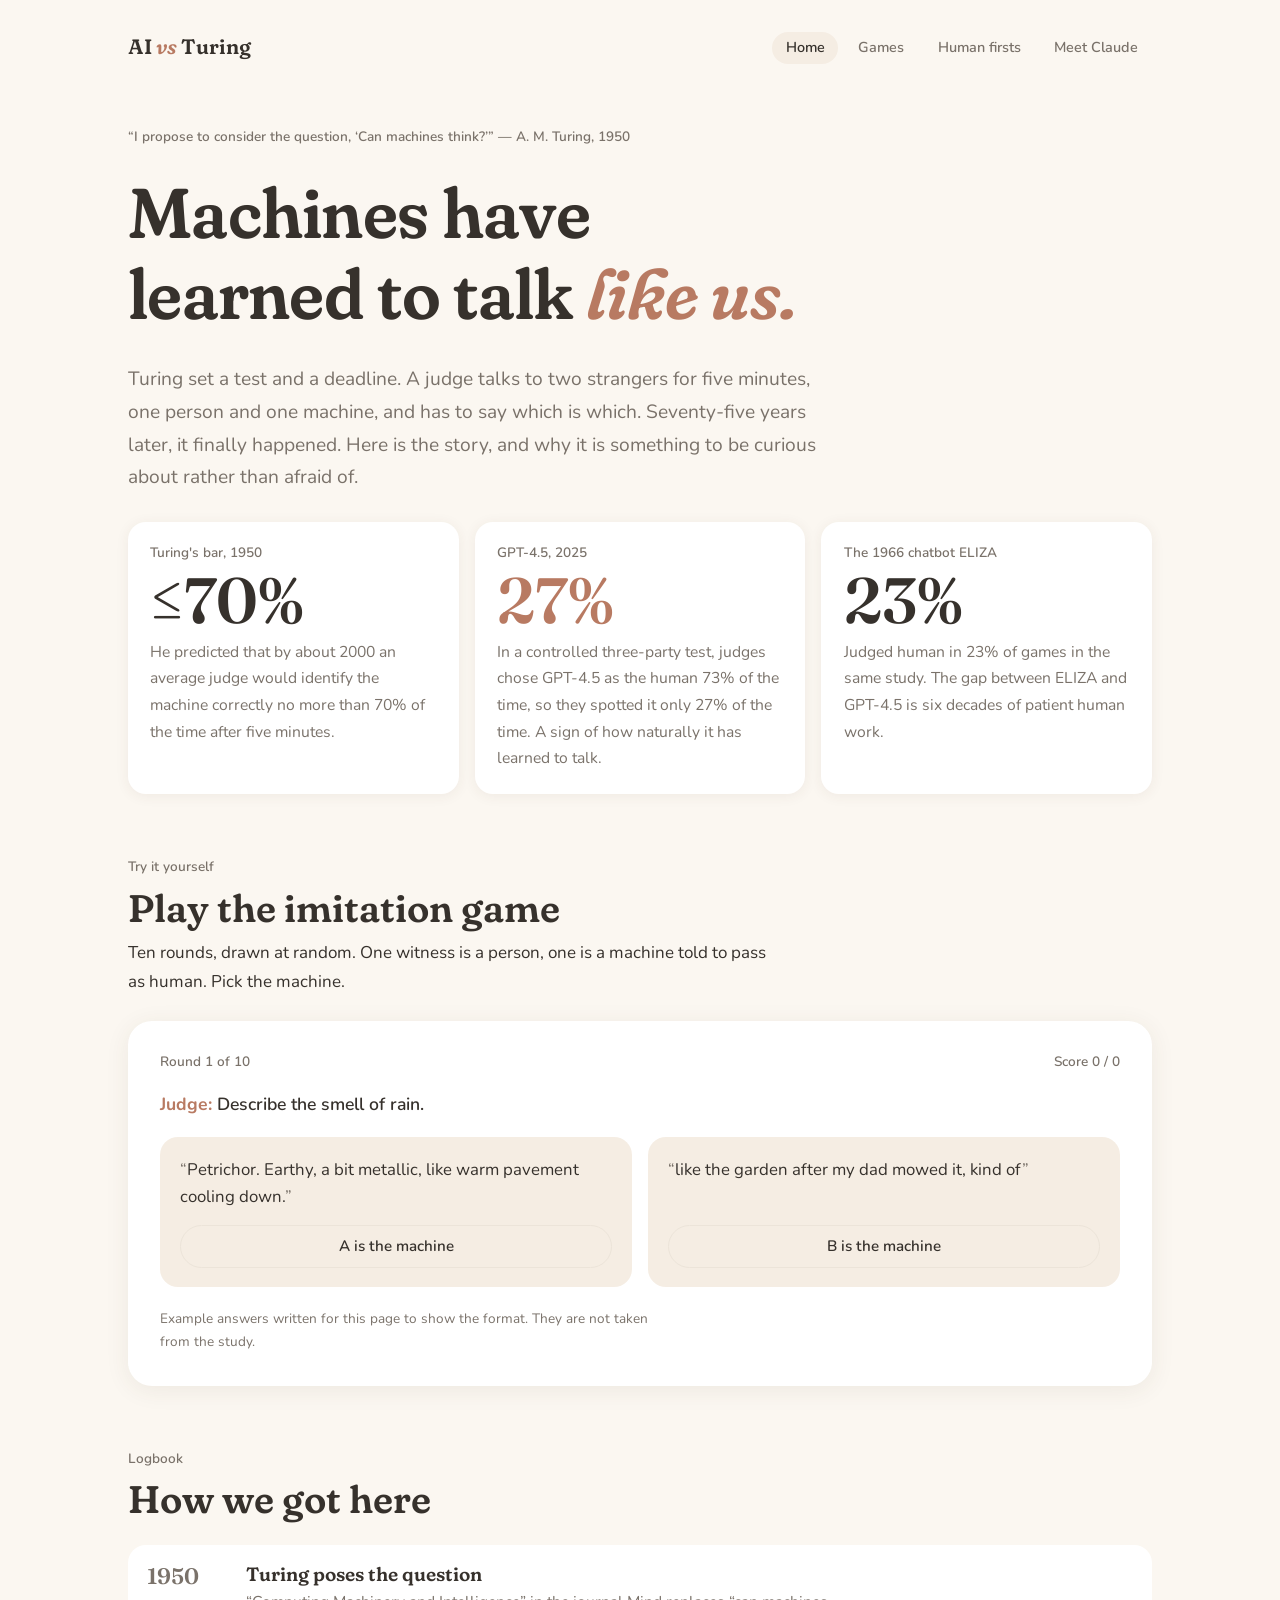
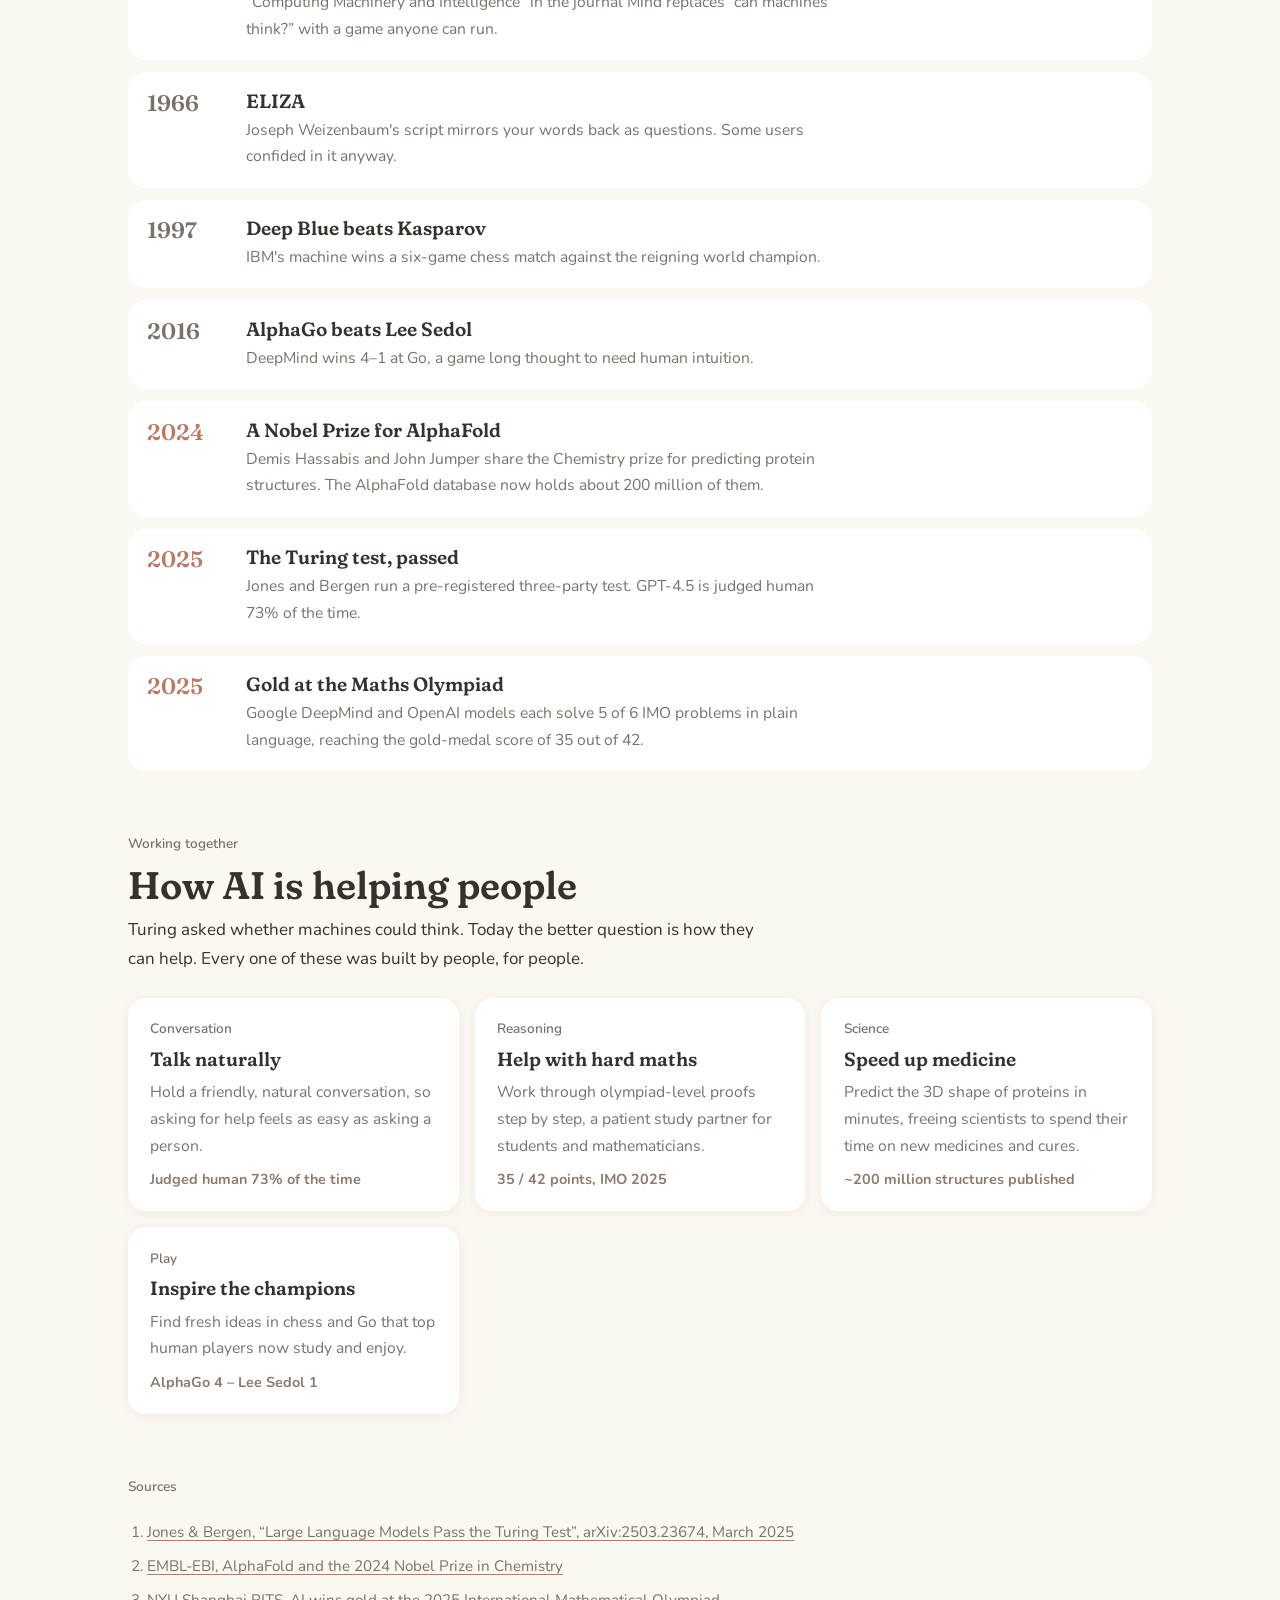
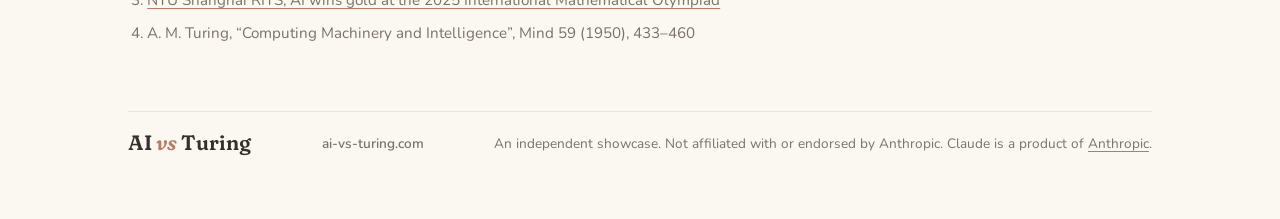
==== commit 5a502957: "Softer, calmer look; finish every game; add a Games page - Warm cream palette with one gentle accent" ====
--- a/index.html
+++ b/index.html
@@ -3,7 +3,7 @@
 <head>
 <meta charset="utf-8">
 <meta name="viewport" content="width=device-width, initial-scale=1, viewport-fit=cover">
-<meta name="description" content="Turing set the bar in 1950. In 2025, judges picked the machine as the human. A showcase of what AI can do now.">
+<meta name="description" content="Turing asked if machines could think. In 2025, one chatted so naturally judges took it for a person. A friendly look at AI and how it helps.">
 <title>AI vs Turing</title>
 <link rel="preconnect" href="https://fonts.googleapis.com">
 <link rel="stylesheet" href="https://fonts.googleapis.com/css2?family=Archivo:wdth,wght@62..125,400..900&family=IBM+Plex+Mono:wght@400;600&family=Source+Serif+4:opsz,wght@8..60,400;8..60,600&display=swap">
@@ -14,15 +14,15 @@
 <div class="wrap">
   <header class="mast">
     <div class="brand">AI <span>vs</span> Turing</div>
-    <nav class="nav" aria-label="Pages"><a href="index.html" aria-current="page">The test</a><a href="claude.html">Meet Claude</a><a href="quiz.html">Prove you&#39;re human</a><a href="game.html">Human or machine?</a><a href="captcha.html">CAPTCHA gauntlet</a><a href="cryptic.html">Cryptic clues</a><a href="rules.html">Rule stack</a><a href="last.html">The last human</a><a href="firsts.html">Human firsts</a></nav>
+    <nav class="nav" aria-label="Pages"><a href="index.html" aria-current="page">Home</a><a href="games.html">Games</a><a href="firsts.html">Human firsts</a><a href="claude.html">Meet Claude</a></nav>
   </header>
 
   <svg class="tape" id="tape" viewBox="0 0 680 46" preserveAspectRatio="none" role="img" aria-label="Punched paper tape spelling TURING in 5-bit code"></svg>
 
   <section class="hero" aria-labelledby="h1">
     <p class="label">“I propose to consider the question, ‘Can machines think?’” — A. M. Turing, 1950</p>
-    <h1 id="h1">The machine was picked as <em>the human.</em></h1>
-    <p class="lede">Turing set a test and a deadline. A judge talks to two strangers for five minutes, one person and one machine, and has to say which is which. Here is the bar he set, and what happened when it was finally run properly.</p>
+    <h1 id="h1">Machines have learned to talk <em>like us.</em></h1>
+    <p class="lede">Turing set a test and a deadline. A judge talks to two strangers for five minutes, one person and one machine, and has to say which is which. Seventy-five years later, it finally happened. Here is the story, and why it is something to be curious about rather than afraid of.</p>
     <div class="verdict">
       <div>
         <span class="label">Turing's bar, 1950</span>
@@ -32,12 +32,12 @@
       <div>
         <span class="label">GPT-4.5, 2025</span>
         <span class="big hit">27%</span>
-        <p>In a controlled three-party test, judges chose GPT-4.5 as the human 73% of the time, so they were right only 27% of the time. They picked the machine over the real person.</p>
+        <p>In a controlled three-party test, judges chose GPT-4.5 as the human 73% of the time, so they spotted it only 27% of the time. A sign of how naturally it has learned to talk.</p>
       </div>
       <div>
         <span class="label">The 1966 chatbot ELIZA</span>
         <span class="big">23%</span>
-        <p>Judged human in 23% of games in the same study. The gap between ELIZA and GPT-4.5 is six decades of work.</p>
+        <p>Judged human in 23% of games in the same study. The gap between ELIZA and GPT-4.5 is six decades of patient human work.</p>
       </div>
     </div>
   </section>
@@ -88,15 +88,15 @@
 
   <section aria-labelledby="index">
     <div style="display:grid;gap:.6rem">
-      <span class="label">Showcase</span>
-      <h2 id="index">What it can do now</h2>
-      <p>Passing for human was the old finish line. These are the things machines do today that Turing's test never asked about.</p>
+      <span class="label">Working together</span>
+      <h2 id="index">How AI is helping people</h2>
+      <p>Turing asked whether machines could think. Today the better question is how they can help. Every one of these was built by people, for people.</p>
     </div>
     <div class="grid">
-      <article class="cap"><span class="label">Conversation</span><h3>Pass for a person</h3><p>Hold a five-minute chat that most judges can't tell from a human's, in a controlled, repeatable study.</p><span class="proof">Judged human 73% of the time</span></article>
-      <article class="cap"><span class="label">Reasoning</span><h3>Prove olympiad theorems</h3><p>Write full proofs for the hardest school-level maths competition in the world, within the human time limit.</p><span class="proof">35 / 42 points, IMO 2025</span></article>
-      <article class="cap"><span class="label">Science</span><h3>Read the shape of life</h3><p>Predict the 3D structure of a protein from its sequence, work that once took a lab months or years per protein.</p><span class="proof">~200 million structures published</span></article>
-      <article class="cap"><span class="label">Strategy</span><h3>Out-play the champions</h3><p>Beat the best human players at chess and Go, and find moves professionals now study.</p><span class="proof">AlphaGo 4 – Lee Sedol 1</span></article>
+      <article class="cap"><span class="label">Conversation</span><h3>Talk naturally</h3><p>Hold a friendly, natural conversation, so asking for help feels as easy as asking a person.</p><span class="proof">Judged human 73% of the time</span></article>
+      <article class="cap"><span class="label">Reasoning</span><h3>Help with hard maths</h3><p>Work through olympiad-level proofs step by step, a patient study partner for students and mathematicians.</p><span class="proof">35 / 42 points, IMO 2025</span></article>
+      <article class="cap"><span class="label">Science</span><h3>Speed up medicine</h3><p>Predict the 3D shape of proteins in minutes, freeing scientists to spend their time on new medicines and cures.</p><span class="proof">~200 million structures published</span></article>
+      <article class="cap"><span class="label">Play</span><h3>Inspire the champions</h3><p>Find fresh ideas in chess and Go that top human players now study and enjoy.</p><span class="proof">AlphaGo 4 – Lee Sedol 1</span></article>
     </div>
   </section>
 
@@ -170,7 +170,7 @@
     var r=rounds[i], ok=(side===r.m); played++; if(ok) right++;
     $("w"+r.m).classList.add("is-machine");
     $("pickA").disabled=$("pickB").disabled=true;
-    $("tag").textContent=ok?"Correct: "+r.m+" was the machine":"Fooled: "+r.m+" was the machine";
+    $("tag").textContent=ok?"Well spotted: "+r.m+" was the machine":"Tricky one: "+r.m+" was the machine";
     $("tag").className="tag "+(ok?"ok":"no");
     $("why").textContent=r.why;
     $("result").hidden=false;
@@ -179,7 +179,7 @@
     $("next").textContent = i<rounds.length-1 ? "Next round" : "Play again";
     var f=$("final");
     if(i===rounds.length-1){
-      var v=right>=9?"Turing-proof. The machines can't fool you, yet.":right>=6?"Sharp. The machine got past you a few times.":right>=4?"Coin-toss territory. Plenty of judges score the same.":"The machine passed. You did about as well as the judges in the 2025 study.";
+      var v=right>=9?"Brilliant. You have a great ear for people.":right>=6?"Lovely work. A few were very hard to call.":right>=4?"Right in the middle, just like most judges.":"These were hard! You scored like the judges in the 2025 study.";
       f.textContent="Final score: "+right+" of "+rounds.length+". "+v; f.hidden=false;
     } else { f.hidden=true; }
   }
--- a/style.css
+++ b/style.css
@@ -1,102 +1,127 @@
+@import url("https://fonts.googleapis.com/css2?family=Fraunces:opsz,wght,SOFT@9..144,400..700,100&family=Nunito:wght@400;600;700&display=swap");
 [hidden]{display:none!important}
-/* Layout: a teleprinter record — punched-tape rule, a big verdict, the game, a dated log, a capability index, sources */
+/* Layout: a soft, friendly page — rounded cards, warm paper, gentle accents */
 :root{
-  --paper:#EDEFEA; --card:#F7F8F4; --ink:#16212B; --muted:#55616B; --line:#C9CFC7;
-  --signal:#C2410C; --machine:#1D5C63; --good:#2F6B3A; --bad:#A3302A;
-  --display:"Archivo","Arial Narrow",system-ui,sans-serif;
-  --body:"Source Serif 4",Georgia,"Times New Roman",serif;
-  --mono:"IBM Plex Mono",ui-monospace,Menlo,Consolas,monospace;
+  --paper:#FBF7F1; --card:#FFFFFF; --ink:#36312C; --muted:#7A726A; --line:#ECE4D9;
+  --signal:#B87A62; --machine:#8C7B70; --good:#6E9A7A; --bad:#B9776E;
+  --soft:#F5EDE3; --radius:18px;
+  --display:"Fraunces",Georgia,serif;
+  --body:"Nunito",system-ui,sans-serif;
+  --mono:"Nunito",system-ui,sans-serif;
 }
 @media (prefers-color-scheme:dark){:root:not([data-theme="light"]){
-  --paper:#111A20; --card:#18232B; --ink:#E6EAE4; --muted:#9AA7AE; --line:#2C3A43;
-  --signal:#F08A4B; --machine:#6FBFC5; --good:#7CC48A; --bad:#EE8379; color-scheme:dark}}
+  --paper:#1E1B19; --card:#272320; --ink:#EEE7DE; --muted:#A99F95; --line:#3A342F;
+  --signal:#D9A58F; --machine:#B8A89C; --good:#9CC3A6; --bad:#DDA39B; --soft:#2C2724; color-scheme:dark}}
 :root[data-theme="dark"]{
-  --paper:#111A20; --card:#18232B; --ink:#E6EAE4; --muted:#9AA7AE; --line:#2C3A43;
-  --signal:#F08A4B; --machine:#6FBFC5; --good:#7CC48A; --bad:#EE8379; color-scheme:dark}
+  --paper:#1E1B19; --card:#272320; --ink:#EEE7DE; --muted:#A99F95; --line:#3A342F;
+  --signal:#D9A58F; --machine:#B8A89C; --good:#9CC3A6; --bad:#DDA39B; --soft:#2C2724; color-scheme:dark}
 *{box-sizing:border-box}
-body{background:var(--paper);color:var(--ink);font:400 1.0625rem/1.6 var(--body);
+body{background:var(--paper);color:var(--ink);font:400 1.0625rem/1.7 var(--body);margin:0;
   padding-left:max(16px,env(safe-area-inset-left,0px));padding-right:max(16px,env(safe-area-inset-right,0px))}
-.wrap{max-width:68rem;margin:0 auto;padding-block:2rem 4rem;display:grid;gap:4.5rem}
-h1,h2,h3{font-family:var(--display);text-wrap:balance;margin:0;line-height:1.02}
-h2{font-size:clamp(1.9rem,4vw,2.8rem);font-weight:800;font-stretch:80%;letter-spacing:-.01em}
-h3{font-size:1.25rem;font-weight:700;font-stretch:90%}
+.wrap{max-width:64rem;margin:0 auto;padding-block:2rem 4rem;display:grid;gap:4rem}
+h1,h2,h3{font-family:var(--display);font-variation-settings:"SOFT" 100;text-wrap:balance;margin:0;line-height:1.15}
+h2{font-size:clamp(1.7rem,3.5vw,2.4rem);font-weight:600}
+h3{font-size:1.2rem;font-weight:600}
 p{margin:0;max-width:65ch}
 a{color:inherit;text-decoration-color:var(--signal);text-underline-offset:3px}
-a:focus-visible,button:focus-visible{outline:3px solid var(--signal);outline-offset:3px}
-.label{font:600 .75rem/1.2 var(--mono);letter-spacing:.12em;text-transform:uppercase;color:var(--muted)}
+a:focus-visible,button:focus-visible{outline:3px solid var(--signal);outline-offset:3px;border-radius:8px}
+.label{font:600 .85rem/1.3 var(--body);color:var(--muted)}
 .mono{font-family:var(--mono)}
 section{display:grid;gap:1.5rem}
 
-/* masthead + punched tape */
+/* masthead + tape (now a quiet decoration) */
 .mast{display:flex;justify-content:space-between;align-items:center;gap:1rem;flex-wrap:wrap}
-.brand{font:800 1.1rem/1 var(--display);font-stretch:70%;letter-spacing:.06em;text-transform:uppercase}
-.brand span{color:var(--signal)}
-.tape{display:block;width:100%;height:46px;color:var(--ink)}
+.brand{font:600 1.3rem/1 var(--display);font-variation-settings:"SOFT" 100}
+.brand span{color:var(--signal);font-style:italic}
+.tape{display:none}
 
 /* hero */
-.hero{display:grid;gap:2rem}
-.hero h1{font-size:clamp(2.8rem,9vw,7rem);font-weight:900;font-stretch:68%;letter-spacing:-.02em;text-transform:uppercase}
-.hero h1 em{font-style:normal;color:var(--signal)}
-.verdict{display:grid;grid-template-columns:repeat(auto-fit,minmax(15rem,1fr));gap:0;border-block:2px solid var(--ink)}
-.verdict>div{padding:1.4rem 1.2rem 1.4rem 0;display:grid;gap:.4rem;align-content:start;min-width:0}
-.verdict>div+div{border-left:1px solid var(--line);padding-left:1.2rem}
-.big{font:900 clamp(3.4rem,8vw,5.5rem)/.9 var(--display);font-stretch:75%;font-variant-numeric:tabular-nums}
+.hero{display:grid;gap:1.75rem}
+.hero h1{font-size:clamp(2.3rem,6vw,4.4rem);font-weight:600;letter-spacing:-.01em}
+.hero h1 em{font-style:italic;color:var(--signal)}
+.verdict{display:grid;grid-template-columns:repeat(auto-fit,minmax(15rem,1fr));gap:1rem}
+.verdict>div{background:var(--card);border-radius:var(--radius);padding:1.4rem;display:grid;gap:.4rem;align-content:start;min-width:0;box-shadow:0 2px 14px rgba(80,60,40,.07)}
+.big{font:600 clamp(2.8rem,6vw,4rem)/1 var(--display);font-variant-numeric:tabular-nums}
 .big.hit{color:var(--signal)}
 .verdict p{font-size:.98rem;color:var(--muted)}
-.lede{font-size:1.25rem;max-width:58ch}
+.lede{font-size:1.2rem;max-width:58ch;color:var(--muted)}
 
 /* game */
-.game{background:var(--card);border:1px solid var(--line);border-radius:4px;padding:clamp(1.1rem,3vw,2rem);display:grid;gap:1.25rem}
+.game{background:var(--card);border-radius:24px;padding:clamp(1.2rem,3vw,2rem);display:grid;gap:1.25rem;box-shadow:0 4px 24px rgba(80,60,40,.08)}
 .gamehead{display:flex;justify-content:space-between;gap:1rem;flex-wrap:wrap;align-items:baseline}
-.q{font:600 1.05rem/1.5 var(--mono)}
-.q b{color:var(--signal);font-weight:600}
+.q{font:600 1.1rem/1.5 var(--body)}
+.q b{color:var(--signal);font-weight:700}
 .witnesses{display:grid;grid-template-columns:repeat(auto-fit,minmax(16rem,1fr));gap:1rem}
-.w{border:1px solid var(--line);border-radius:4px;padding:1rem;display:grid;gap:.9rem;align-content:space-between;min-width:0;background:var(--paper)}
-.w .say{font:400 1rem/1.55 var(--mono)}
-.w .say::before{content:"> ";color:var(--muted)}
-.w.is-machine{border-color:var(--machine);box-shadow:inset 4px 0 0 var(--machine)}
-button{font:600 .85rem/1 var(--mono);letter-spacing:.06em;text-transform:uppercase;cursor:pointer;
-  border:1.5px solid var(--ink);background:transparent;color:var(--ink);padding:.75rem 1rem;border-radius:3px}
-button:hover:not(:disabled){background:var(--ink);color:var(--paper)}
+.w{border-radius:var(--radius);padding:1.1rem;display:grid;gap:.9rem;align-content:space-between;min-width:0;background:var(--soft);border:2px solid transparent;transition:border-color .2s}
+.w .say{font:400 1.05rem/1.6 var(--body)}
+.w .say::before{content:"“";color:var(--muted)}
+.w .say::after{content:"”";color:var(--muted)}
+.w.is-machine{border-color:var(--machine)}
+button{font:600 .95rem/1 var(--body);cursor:pointer;border:1px solid var(--line);background:var(--soft);color:var(--ink);padding:.8rem 1.25rem;border-radius:999px;transition:background .2s,border-color .2s}
+button:hover:not(:disabled){border-color:var(--signal);background:var(--card)}
 button:disabled{opacity:.45;cursor:default}
-.result{border-top:1px dashed var(--line);padding-top:1rem;display:grid;gap:.5rem}
-.result .tag{font:700 .8rem/1 var(--mono);letter-spacing:.1em;text-transform:uppercase}
+.result{border-top:1px solid var(--line);padding-top:1rem;display:grid;gap:.5rem}
+.result .tag{font:700 .95rem/1.2 var(--body)}
 .tag.ok{color:var(--good)} .tag.no{color:var(--bad)}
 .foot{display:flex;justify-content:space-between;align-items:center;gap:1rem;flex-wrap:wrap}
 .note{font-size:.85rem;color:var(--muted)}
 
 /* timeline */
-.log{list-style:none;margin:0;padding:0;border-top:2px solid var(--ink)}
-.log li{display:grid;grid-template-columns:5.5rem 1fr;gap:1.2rem;padding:1.1rem 0;border-bottom:1px solid var(--line)}
-.log .yr{font:700 1.5rem/1 var(--display);font-stretch:75%;font-variant-numeric:tabular-nums}
+.log{list-style:none;margin:0;padding:0;display:grid;gap:.75rem}
+.log li{display:grid;grid-template-columns:5rem 1fr;gap:1.2rem;padding:1.1rem 1.2rem;background:var(--card);border-radius:var(--radius)}
+.log .yr{font:600 1.4rem/1.2 var(--display);font-variant-numeric:tabular-nums;color:var(--muted)}
 .log li.key .yr{color:var(--signal)}
 .log div{display:grid;gap:.3rem;min-width:0}
 .log p{font-size:.98rem;color:var(--muted)}
 
-/* capability index */
-.grid{display:grid;grid-template-columns:repeat(auto-fit,minmax(18rem,1fr));gap:1px;background:var(--line);border:1px solid var(--line)}
-.cap{background:var(--paper);padding:1.4rem;display:grid;gap:.7rem;align-content:start;min-width:0}
-.cap .proof{font:600 .82rem/1.45 var(--mono);color:var(--machine)}
-.cap p{font-size:.98rem}
+/* capability cards */
+.grid{display:grid;grid-template-columns:repeat(auto-fit,minmax(16rem,1fr));gap:1rem}
+.cap{background:var(--card);border-radius:var(--radius);padding:1.4rem;display:grid;gap:.6rem;align-content:start;min-width:0;box-shadow:0 2px 14px rgba(80,60,40,.06)}
+.cap .proof{font:700 .9rem/1.4 var(--body);color:var(--machine)}
+.cap p{font-size:.98rem;color:var(--muted)}
 
 .sources ol{margin:0;padding-left:1.2rem;display:grid;gap:.5rem;font-size:.95rem;color:var(--muted)}
-footer{border-top:2px solid var(--ink);padding-top:1rem;display:flex;justify-content:space-between;gap:1rem;flex-wrap:wrap}
-@media (max-width:30rem){.verdict>div+div{border-left:0;padding-left:0;border-top:1px solid var(--line)}.log li{grid-template-columns:1fr;gap:.4rem}}
+footer{border-top:1px solid var(--line);padding-top:1.25rem;display:flex;justify-content:space-between;gap:1rem;flex-wrap:wrap;align-items:center}
+@media (max-width:30rem){.log li{grid-template-columns:1fr;gap:.3rem}}
 @media (prefers-reduced-motion:no-preference){.tape .hole{animation:feed 1.6s steps(1) both}}
 @keyframes feed{from{opacity:0}to{opacity:1}}
-.nav{display:flex;gap:1.2rem;flex-wrap:wrap}
-.nav a{font:600 .75rem/1.2 var(--mono);letter-spacing:.12em;text-transform:uppercase;color:var(--muted);text-decoration:none;padding-block:.3rem;border-bottom:2px solid transparent}
-.nav a:hover{color:var(--ink)}
-.nav a[aria-current]{color:var(--ink);border-bottom-color:var(--signal)}
+.nav{display:flex;gap:.4rem;flex-wrap:wrap}
+.nav a{font:600 .9rem/1.2 var(--body);color:var(--muted);text-decoration:none;padding:.45rem .85rem;border-radius:999px}
+.nav a:hover{color:var(--ink);background:var(--soft)}
+.nav a[aria-current]{color:var(--ink);background:var(--soft)}
 .disclaimer{font-size:.85rem;color:var(--muted);max-width:none}
-.case{list-style:none;margin:0;padding:0;display:grid;gap:0;border-top:2px solid var(--ink)}
-.case li{display:grid;grid-template-columns:7rem 1fr;gap:1.2rem;padding:1.1rem 0;border-bottom:1px solid var(--line)}
-.case .t{font:600 .8rem/1.4 var(--mono);color:var(--machine);text-transform:uppercase;letter-spacing:.08em}
+.case{list-style:none;margin:0;padding:0;display:grid;gap:.75rem}
+.case li{display:grid;grid-template-columns:7rem 1fr;gap:1.2rem;padding:1.1rem 1.2rem;background:var(--card);border-radius:var(--radius)}
+.case .t{font:700 .85rem/1.4 var(--body);color:var(--machine)}
 .case div{display:grid;gap:.3rem;min-width:0}
 .case p{font-size:.98rem;color:var(--muted)}
 .models{display:flex;flex-wrap:wrap;gap:.6rem}
-.chip{font:600 .85rem/1 var(--mono);border:1.5px solid var(--ink);border-radius:999px;padding:.55rem .9rem}
+.chip{font:600 .9rem/1 var(--body);background:var(--soft);border-radius:999px;padding:.6rem 1rem}
 .chip small{color:var(--muted);font-weight:400}
 @media (max-width:30rem){.case li{grid-template-columns:1fr;gap:.4rem}}
 
-.final{font:700 1.15rem/1.3 var(--display);font-stretch:85%;color:var(--signal);padding-top:.4rem}
+.final{font:600 1.2rem/1.35 var(--display);color:var(--signal);padding-top:.4rem}
+@media (max-width:40rem){.mast{flex-direction:column;align-items:flex-start;gap:.6rem}.nav{flex-wrap:nowrap;overflow-x:auto;max-width:100%;padding-bottom:.3rem;-webkit-overflow-scrolling:touch}.nav a{white-space:nowrap}}
+.wrap>*{min-width:0}.nav{min-width:0}
+
+/* game pages: answer buttons, inputs and tiles in the soft style */
+.opts button{color:var(--ink);border:2px solid var(--line);border-radius:14px}
+.opts button:hover:not(:disabled){background:var(--soft);color:var(--ink)}
+.opts button.right{border-color:var(--good);color:var(--good)}
+.opts button.wrong{border-color:var(--bad);color:var(--bad)}
+.tile{border-radius:10px!important}
+input[type=text],textarea{border-radius:12px!important;border:2px solid var(--line)!important;font-family:var(--body)!important}
+input[type=text]:focus,textarea:focus{outline:none;border-color:var(--signal)!important}
+.cap-top{border-radius:12px!important;background:var(--soft)!important;color:var(--ink)!important}
+.end{display:grid;gap:.8rem}.end .big{color:var(--signal)}
+
+/* smoother feel: sections drift in gently */
+@media (prefers-reduced-motion:no-preference){.wrap>section,.wrap>header{animation:rise .7s ease both}.wrap>section:nth-of-type(2){animation-delay:.08s}.wrap>section:nth-of-type(3){animation-delay:.16s}}
+@keyframes rise{from{opacity:0;transform:translateY(10px)}to{opacity:1;transform:none}}
+html{scroll-behavior:smooth}
+/* games hub */
+.hub{display:grid;grid-template-columns:repeat(auto-fit,minmax(16rem,1fr));gap:1rem}
+.hub a{background:var(--card);border-radius:var(--radius);padding:1.4rem;display:grid;gap:.5rem;text-decoration:none;box-shadow:0 2px 14px rgba(80,60,40,.06);border:1px solid transparent;transition:border-color .2s}
+.hub a:hover{border-color:var(--signal)}
+.hub p{color:var(--muted);font-size:.98rem}
+.hub .go{color:var(--signal);font-weight:600;font-size:.9rem}
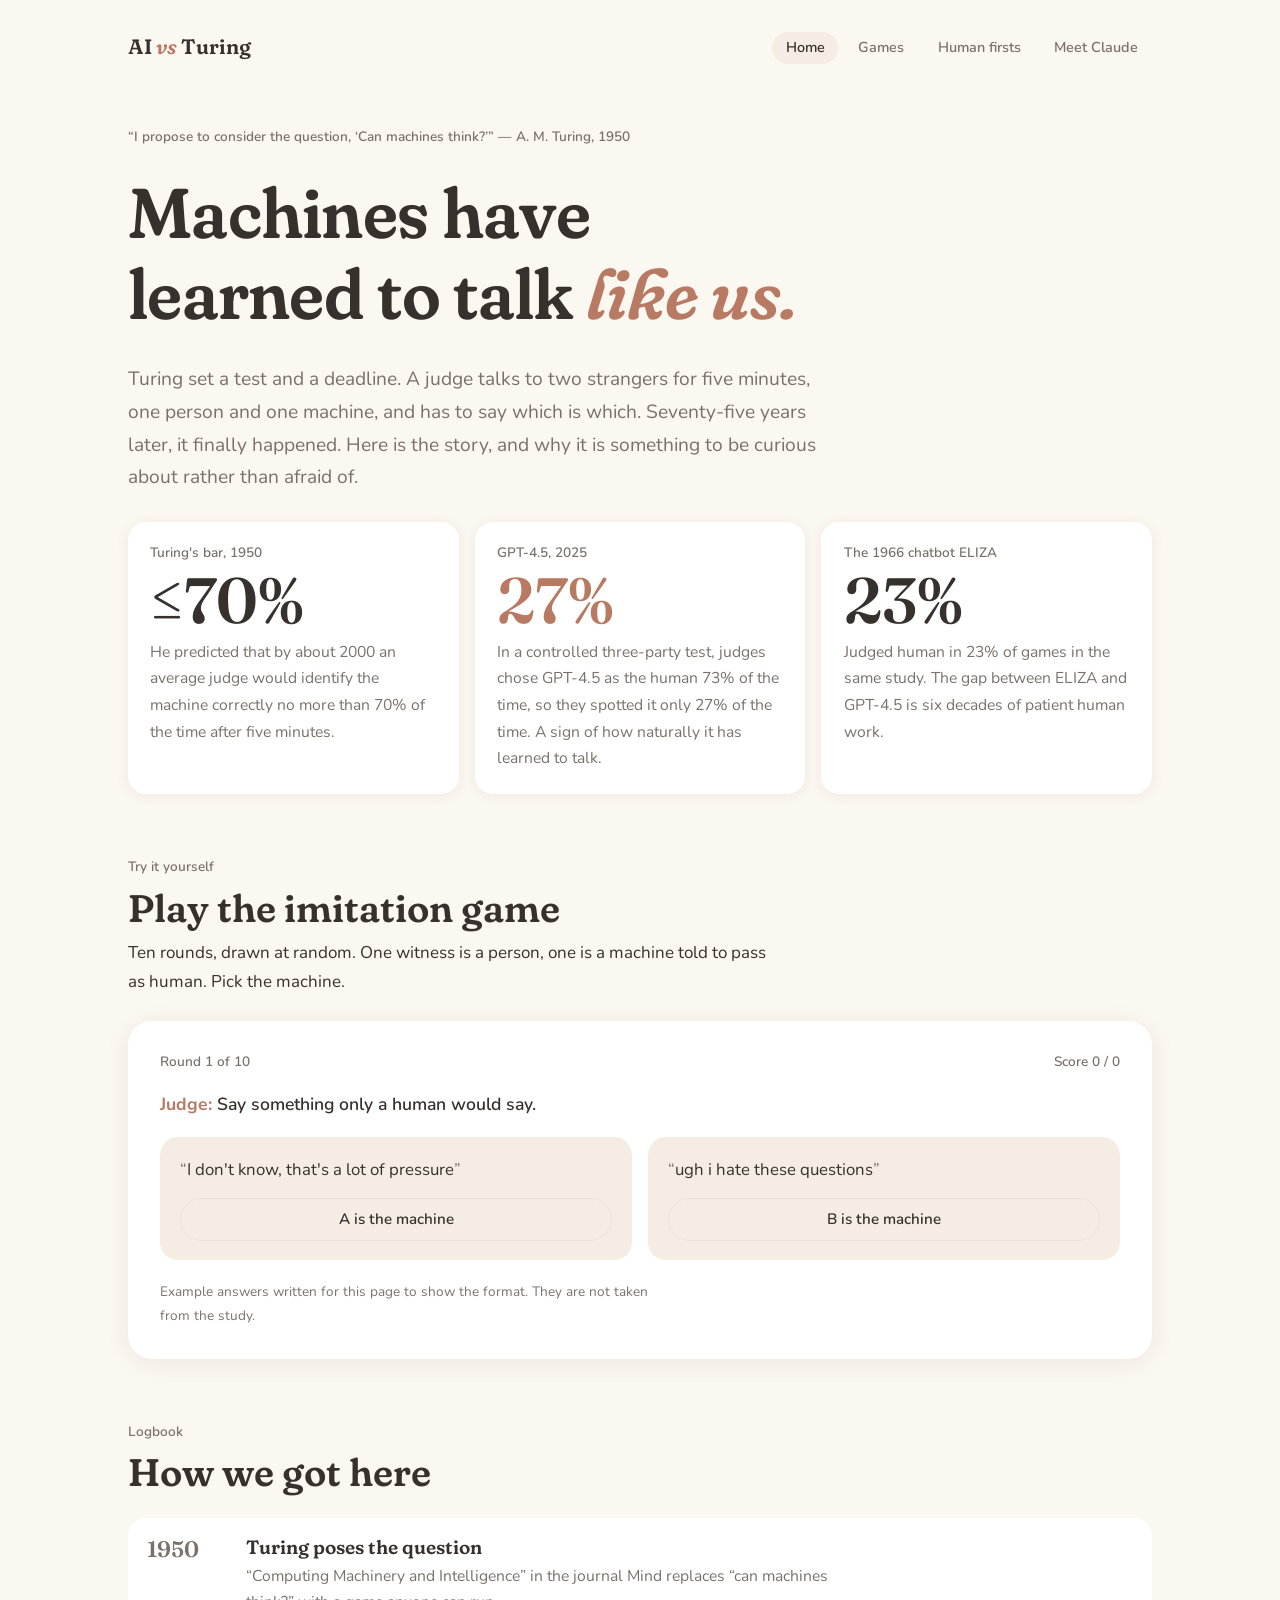
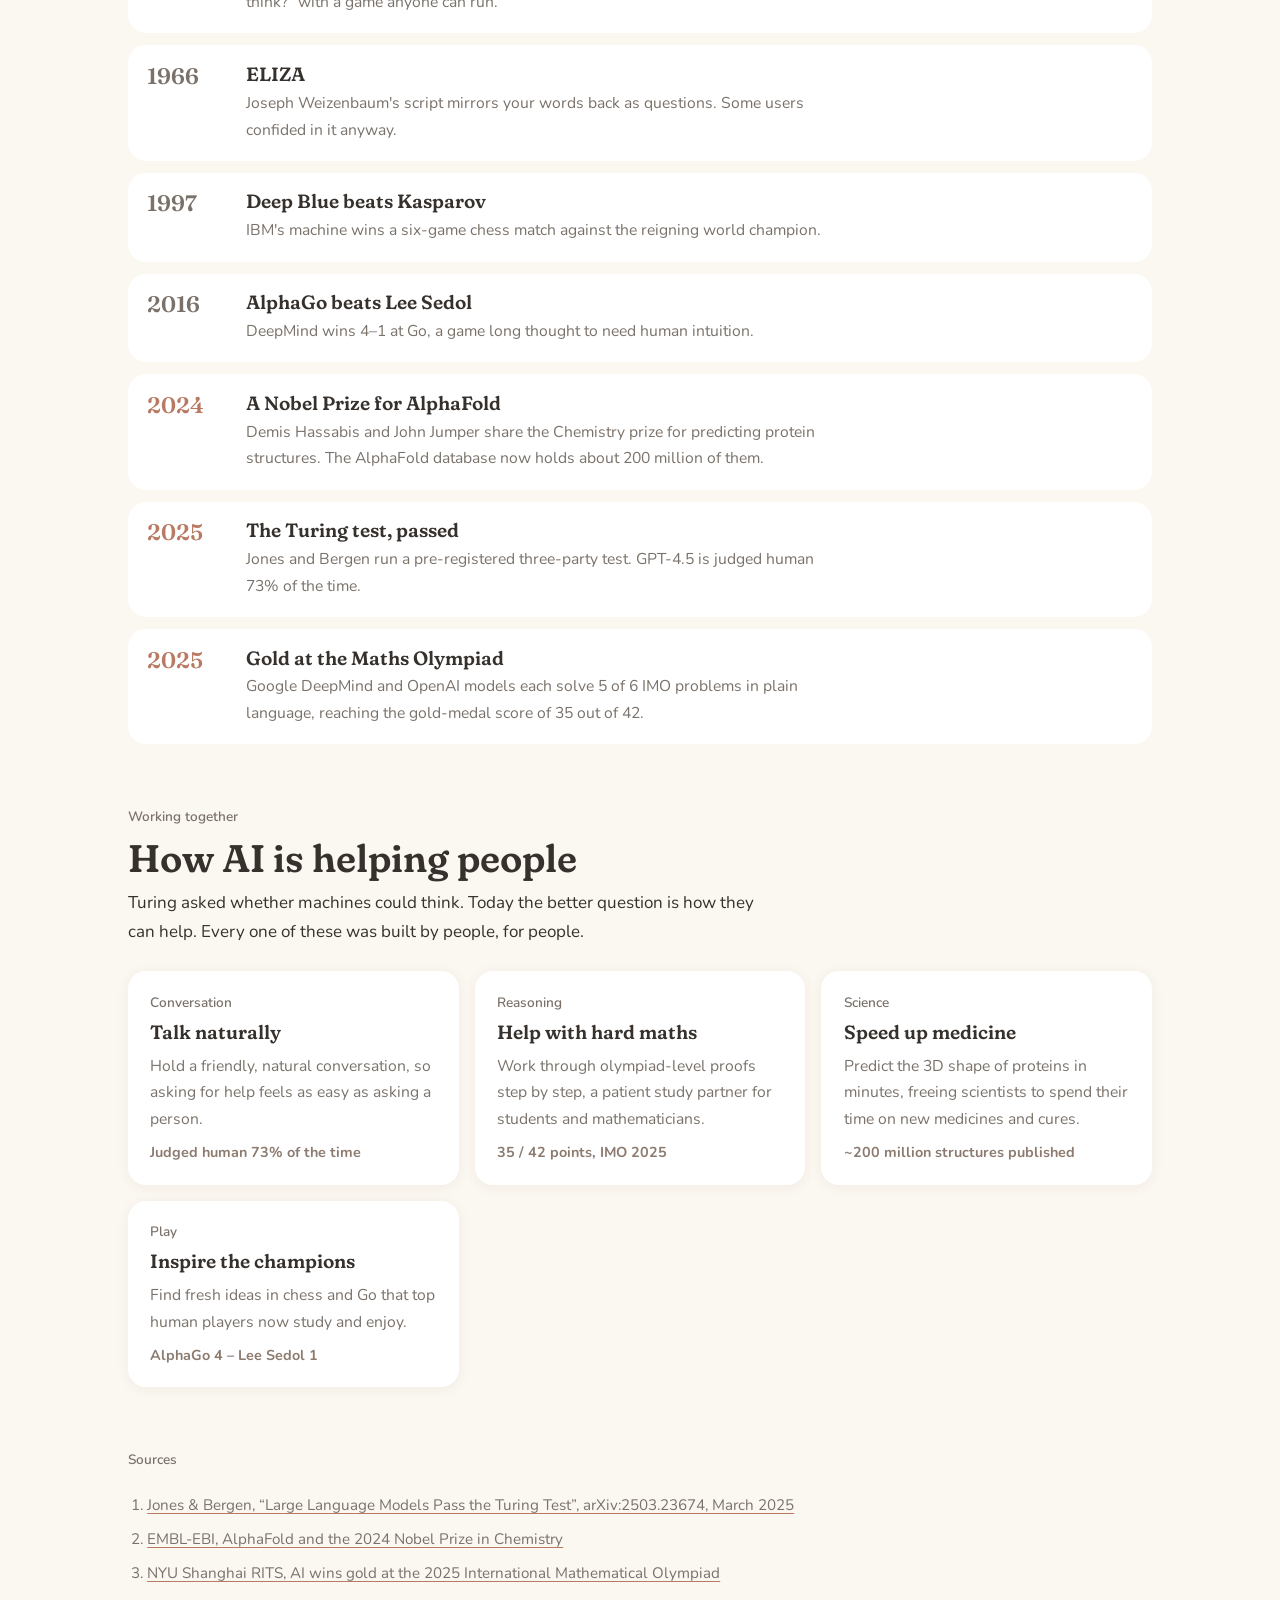
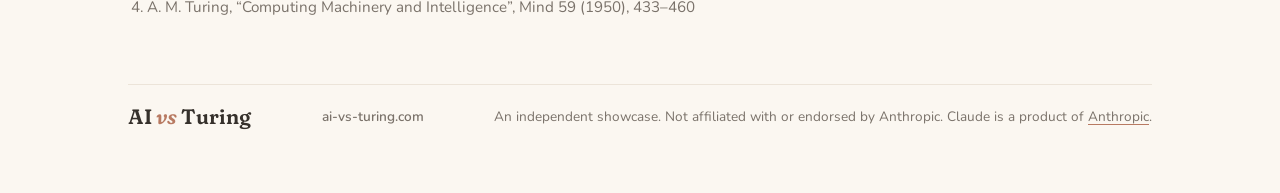
==== commit 4f73519b: "Make the Next buttons stand out and scroll into view Co-Authored-By: Claude Opus 5.5 <noreply@anthro" ====
--- a/index.html
+++ b/index.html
@@ -177,6 +177,7 @@
     $("score").textContent="Score "+right+" / "+played;
     $("next").hidden=false;
     $("next").textContent = i<rounds.length-1 ? "Next round" : "Play again";
+    $("next").scrollIntoView({block:"nearest",behavior:"smooth"});
     var f=$("final");
     if(i===rounds.length-1){
       var v=right>=9?"Brilliant. You have a great ear for people.":right>=6?"Lovely work. A few were very hard to call.":right>=4?"Right in the middle, just like most judges.":"These were hard! You scored like the judges in the 2025 study.";
--- a/style.css
+++ b/style.css
@@ -125,3 +125,7 @@
 .hub a:hover{border-color:var(--signal)}
 .hub p{color:var(--muted);font-size:.98rem}
 .hub .go{color:var(--signal);font-weight:600;font-size:.9rem}
+
+/* the "keep going" buttons in each game stand out from the rest */
+#next,#qnext,#knext,#cgo,#rgo,#qj{background:var(--signal);border-color:var(--signal);color:#fff}
+#next:hover:not(:disabled),#qnext:hover:not(:disabled),#knext:hover:not(:disabled),#cgo:hover:not(:disabled),#rgo:hover:not(:disabled),#qj:hover:not(:disabled){background:var(--signal);filter:brightness(1.08)}
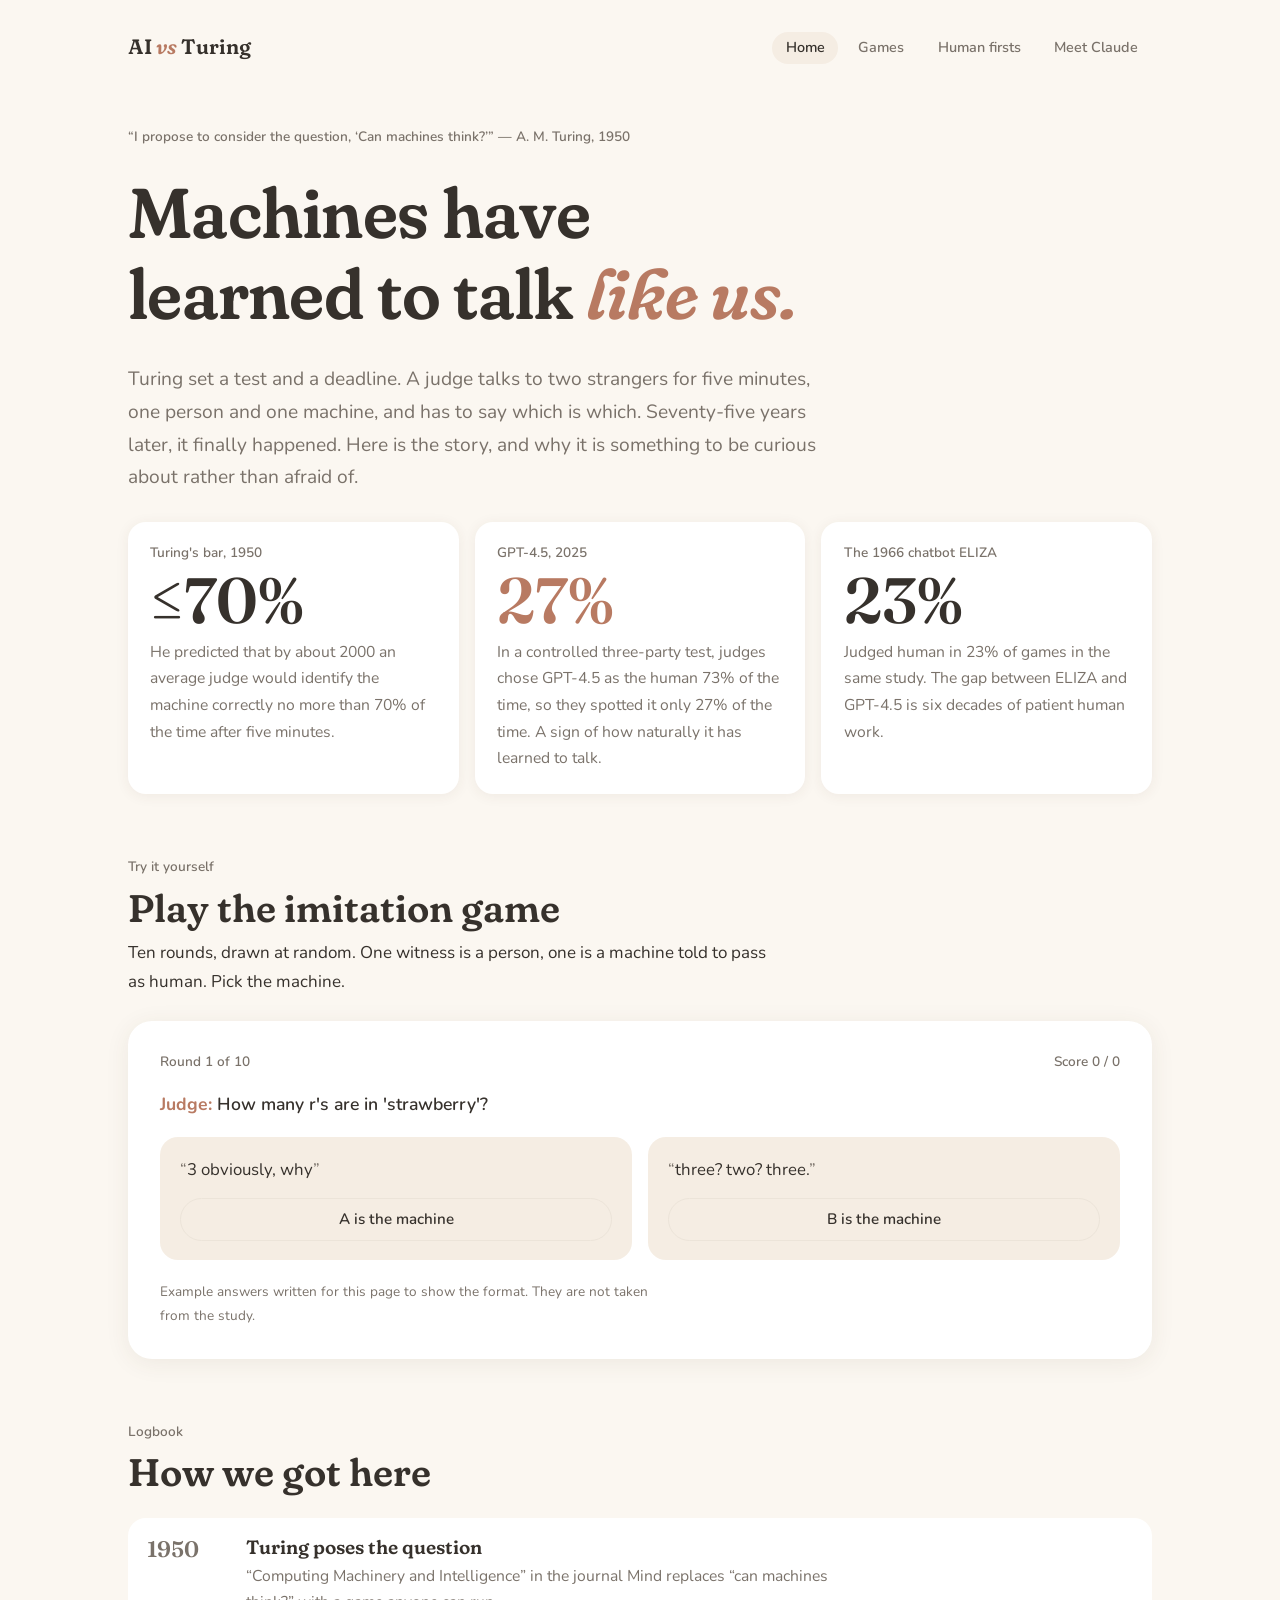
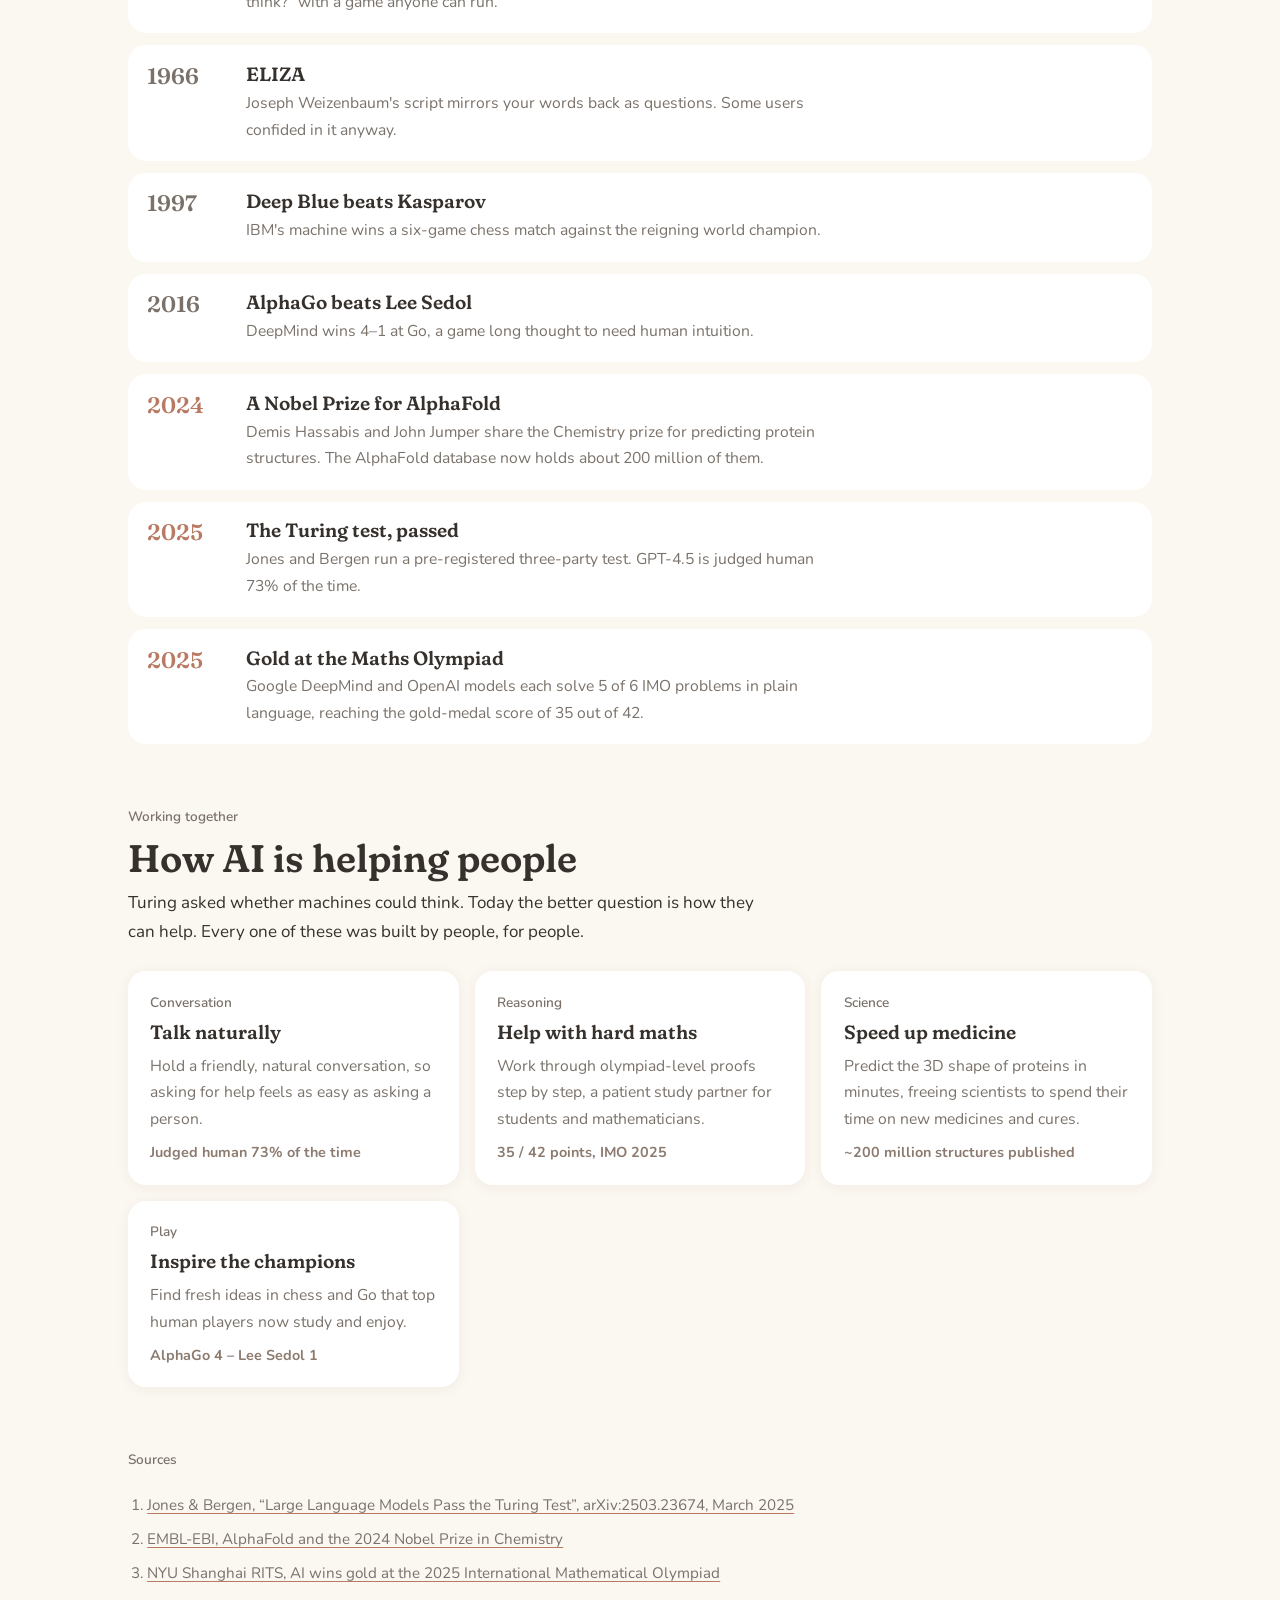
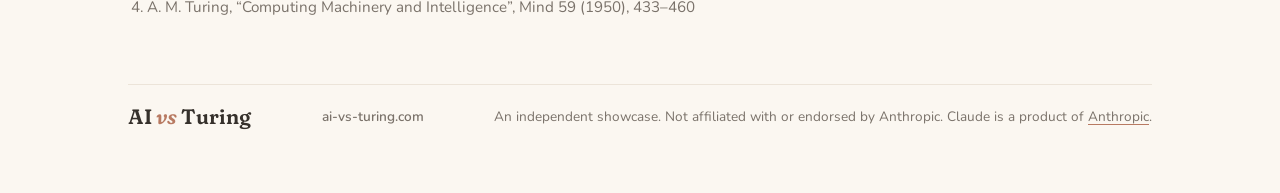
==== commit de88c1b0: "Show a clear final score at the end of every game Co-Authored-By: Claude Opus 5.5 <noreply@anthropic" ====
--- a/index.html
+++ b/index.html
@@ -61,7 +61,7 @@
       <div class="result" id="result" hidden>
         <span class="tag" id="tag"></span>
         <p id="why"></p>
-        <p class="final" id="final" hidden></p>
+        <div class="end" id="final" hidden><span class="label">Your score</span><span class="big" id="fscore"></span><p class="final" id="fline"></p></div>
       </div>
       <div class="foot">
         <p class="note">Example answers written for this page to show the format. They are not taken from the study.</p>
@@ -181,7 +181,7 @@
     var f=$("final");
     if(i===rounds.length-1){
       var v=right>=9?"Brilliant. You have a great ear for people.":right>=6?"Lovely work. A few were very hard to call.":right>=4?"Right in the middle, just like most judges.":"These were hard! You scored like the judges in the 2025 study.";
-      f.textContent="Final score: "+right+" of "+rounds.length+". "+v; f.hidden=false;
+      $("fscore").textContent=right+" / "+rounds.length; $("fline").textContent=v; f.hidden=false;
     } else { f.hidden=true; }
   }
   $("pickA").addEventListener("click",function(){pick("A")});
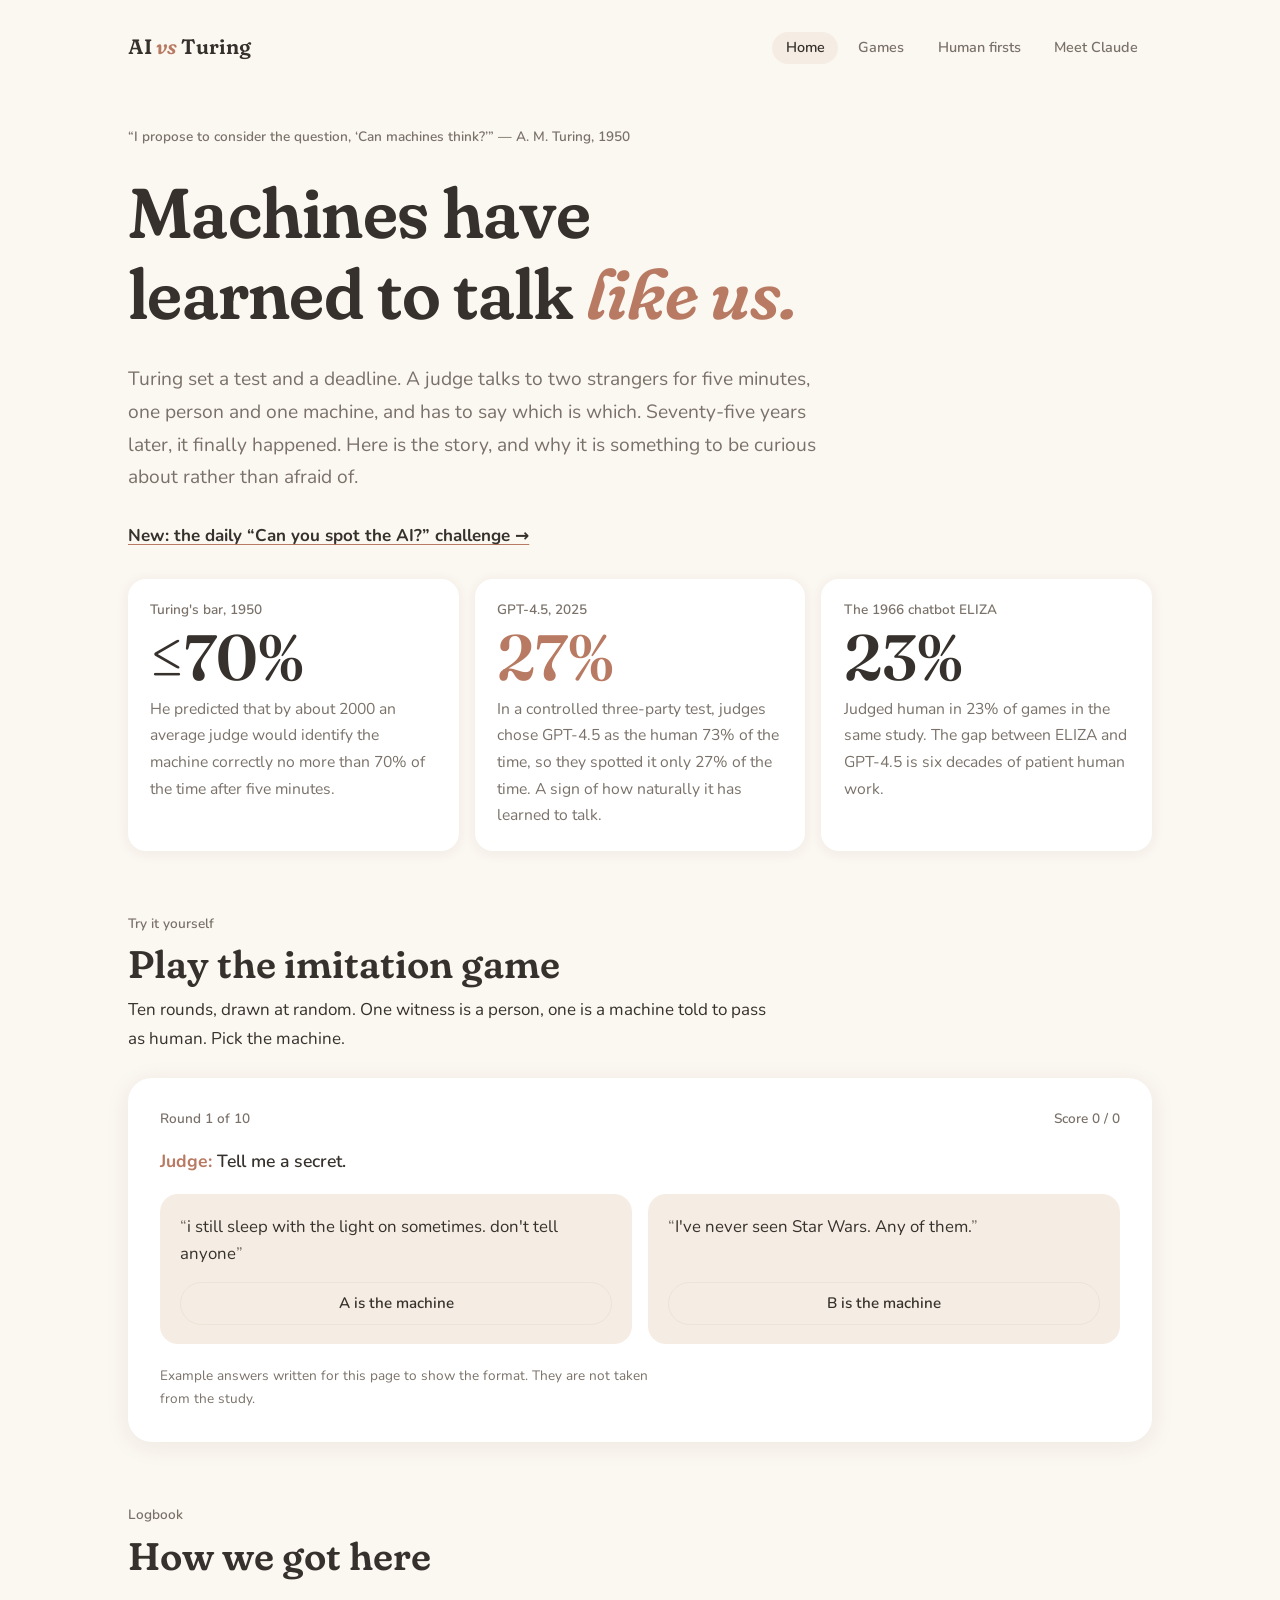
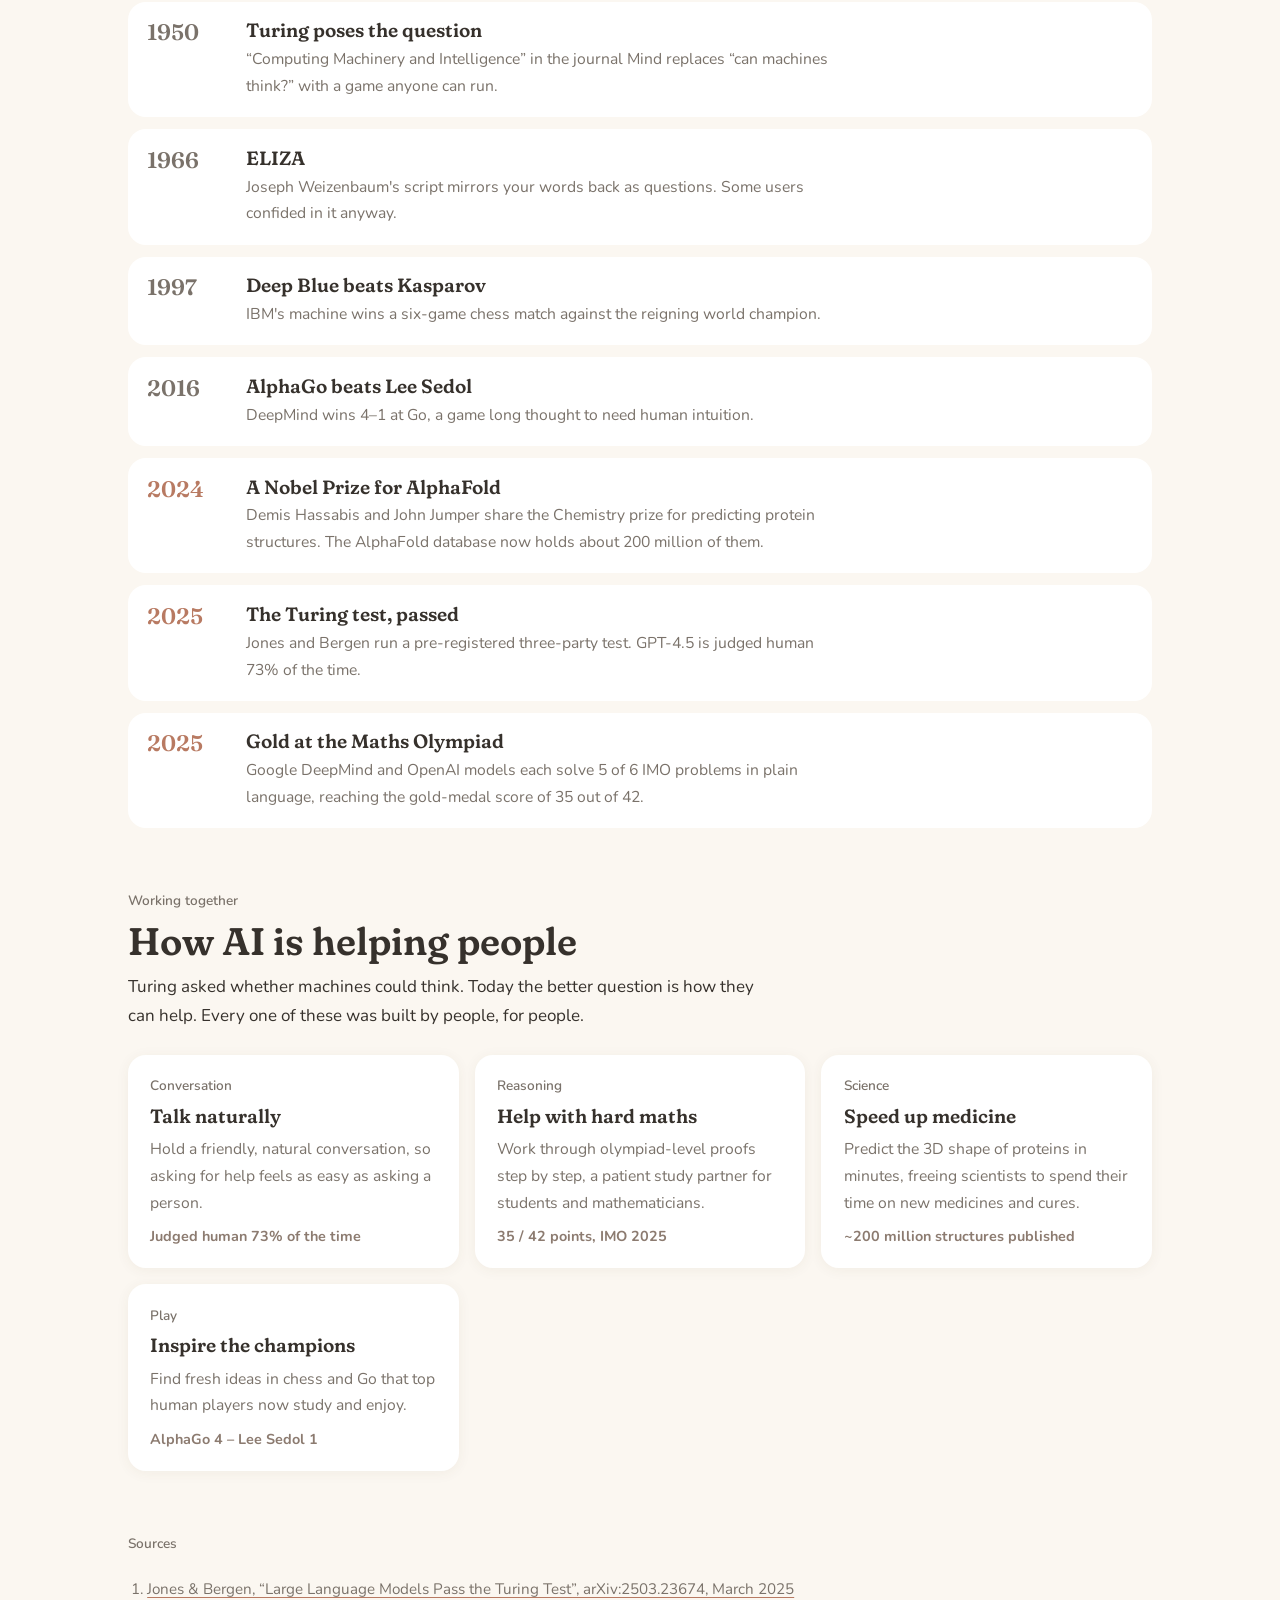
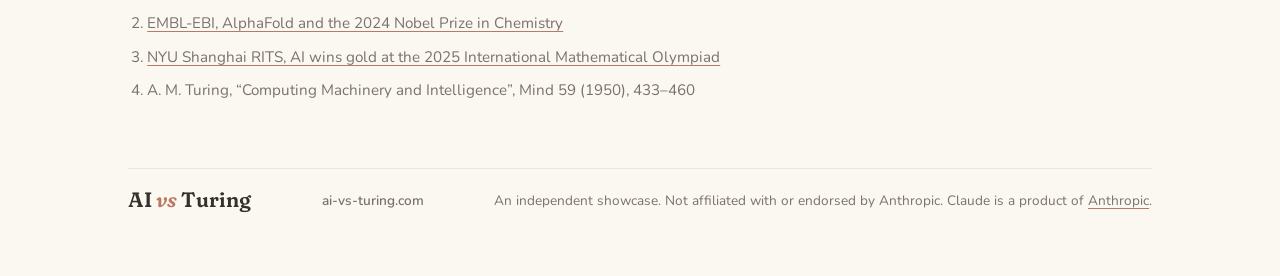
==== commit 5a931c41: "Add the daily 'Can you spot the AI?' challenge Ten passages a day (five by people, five by Claude) a" ====
--- a/index.html
+++ b/index.html
@@ -23,6 +23,7 @@
     <p class="label">“I propose to consider the question, ‘Can machines think?’” — A. M. Turing, 1950</p>
     <h1 id="h1">Machines have learned to talk <em>like us.</em></h1>
     <p class="lede">Turing set a test and a deadline. A judge talks to two strangers for five minutes, one person and one machine, and has to say which is which. Seventy-five years later, it finally happened. Here is the story, and why it is something to be curious about rather than afraid of.</p>
+    <p><a href="spot.html"><strong>New: the daily “Can you spot the AI?” challenge →</strong></a></p>
     <div class="verdict">
       <div>
         <span class="label">Turing's bar, 1950</span>
